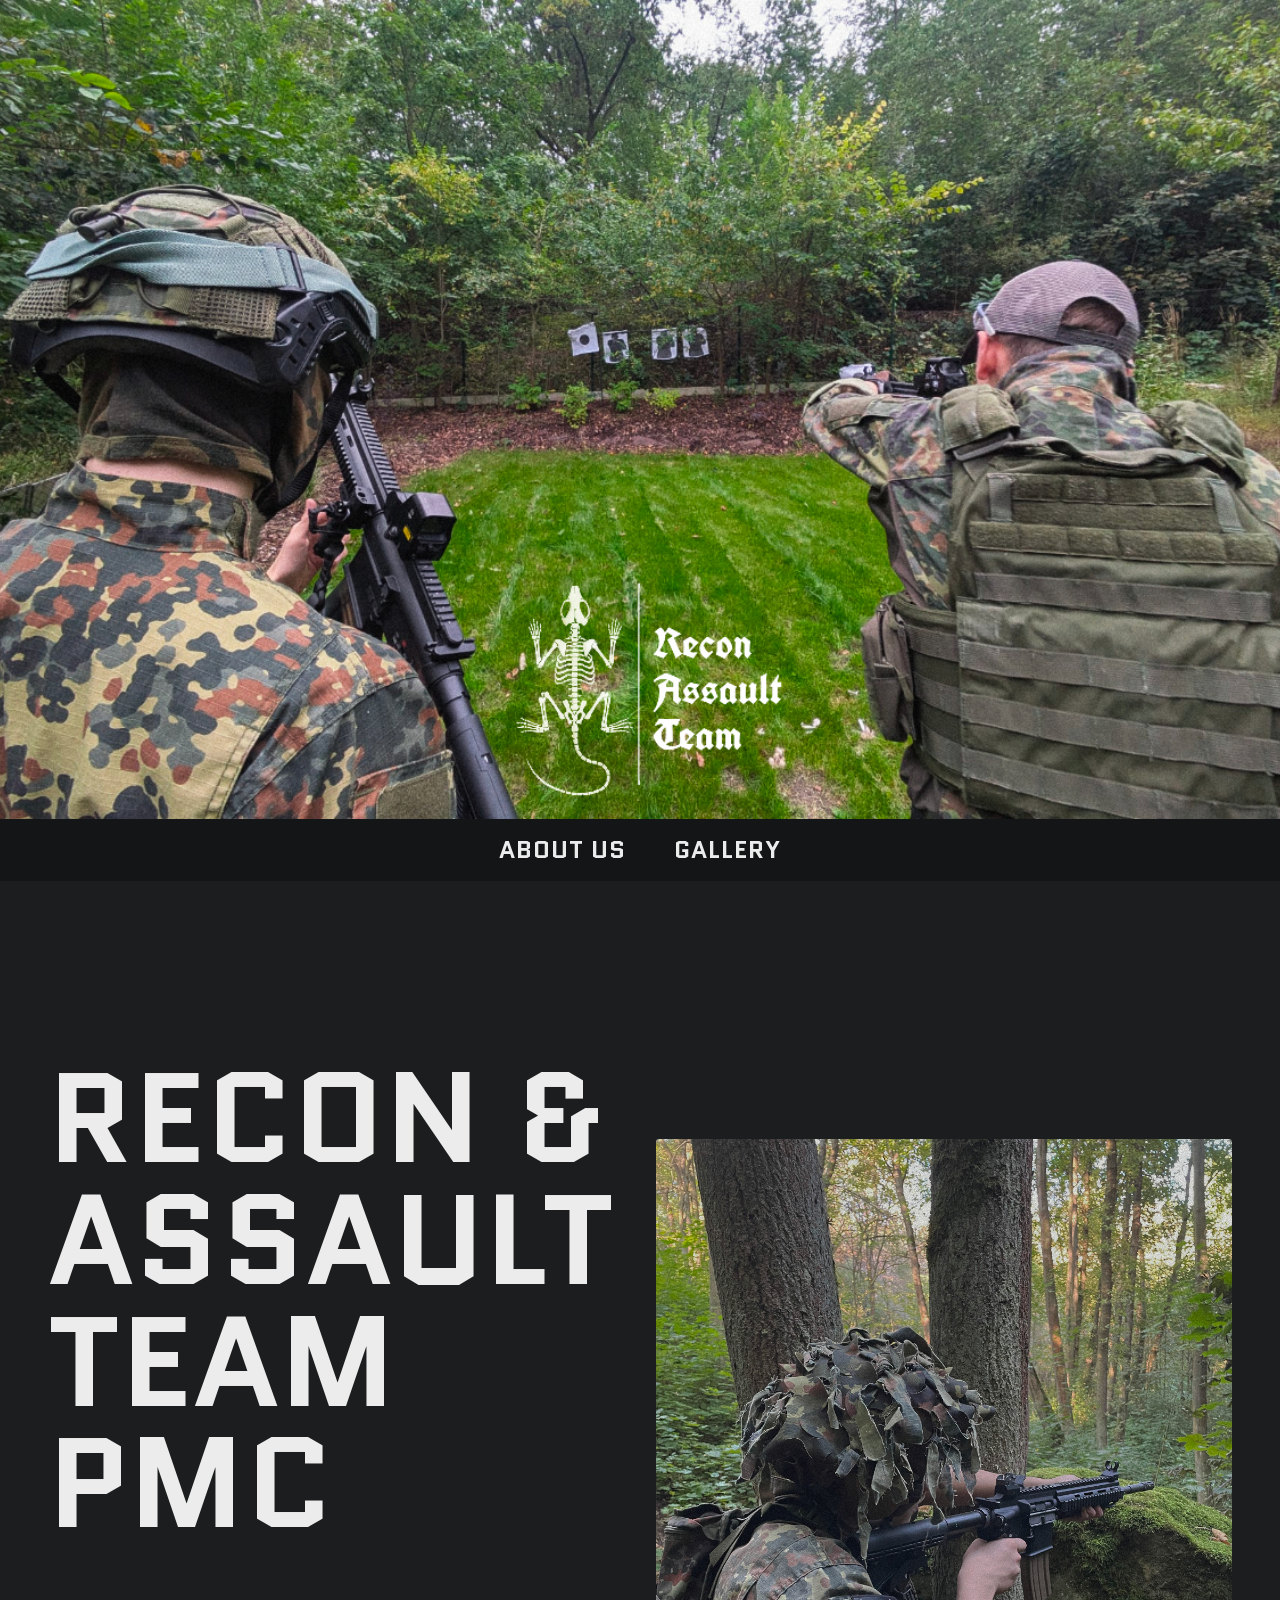
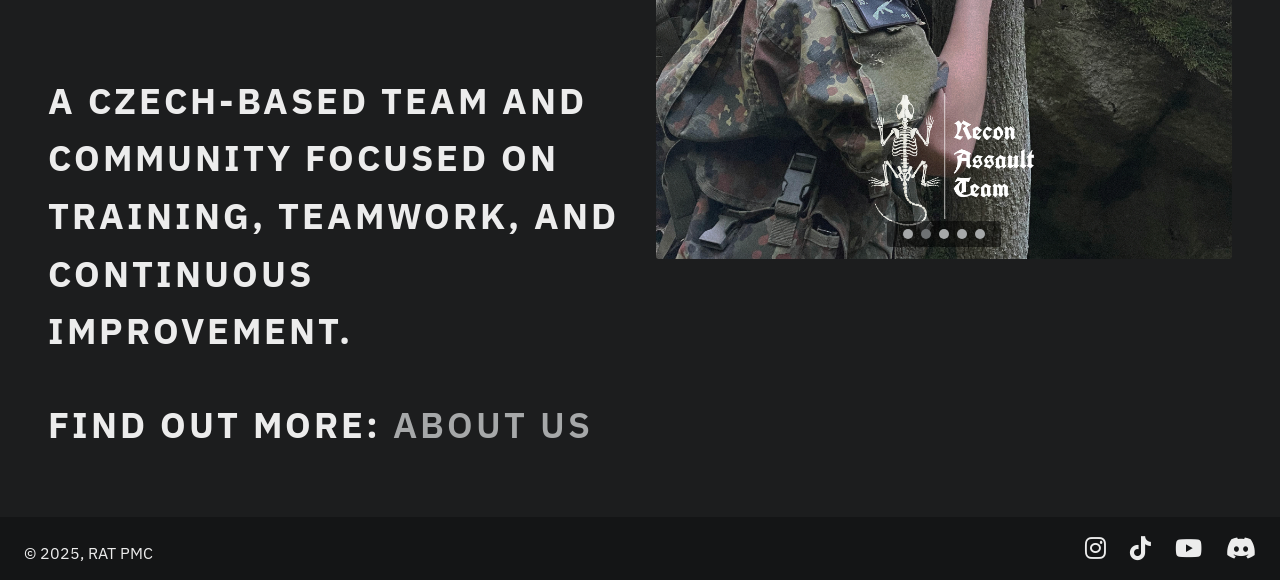
==== index.html @ a6b4a122 "Stage 0-1 page design improovements" ====
<!DOCTYPE html>
<html lang="en">
<head>
    <meta charset="UTF-8">
    <meta name="viewport" content="width=device-width, initial-scale=1.0">
    <title>RAT PMC — Recon & Assault Team</title>
    <link rel="stylesheet" href="styles.css">
    <!-- Add Font Awesome -->
    <link rel="stylesheet" href="https://cdnjs.cloudflare.com/ajax/libs/font-awesome/6.0.0-beta3/css/all.min.css">
    <link rel="preconnect" href="https://fonts.gstatic.com" crossorigin>
    <link href="https://fonts.googleapis.com/css2?family=Quantico:wght@400;700&family=IBM+Plex+Sans:wght@400;500;600&family=IBM+Plex+Mono:wght@400;500&display=swap" rel="stylesheet">
</head>
<body class="home">
 <header>
   <div class="top-img">
     <img src="imgs/Us_Aim_back.jpg" alt="top-image">
   </div>
 </header>
 <nav>
   <ul class="top-bar">
     <!-- Left side links -->
     <li class="nav-link"><a href="about.html">About Us</a></li>
     <!-- Right side link -->
     <li class="nav-link"><a href="gallery.html">Gallery</a></li>
   </ul>
 </nav>
 <main>
  <section class="intro">
    <div class="intro-text">
<section class="intro-main">
  <h1>Recon & Assault Team PMC</h1>
  <p>A Czech-based team and community focused on training, teamwork, and continuous improvement.</p>
  <p>Find out more: <a href="about.html" class="nav-link">About Us</a></p>
</section>

    </div>
    <div class="intro-slideshow">
      <img src="imgs/ME_CLIFF_LOOK.jpg" alt="Profile Picture 1" class="slide">
      <img src="imgs/SEBA_AIM_BACK.jpg" alt="Profile Picture 2" class="slide">
      <img src="imgs/ME_CQB.jpg" alt="Profile Picture 3" class="slide">
      <img src="imgs/radon_popelka_stand_stay_lethal.jpg" alt="Profile Picture 4" class="slide">
      <img src="imgs/whitcher_quarry_stay_lethal_fix.jpg" alt="Profile Picture 5" class="slide">
      <div class="intro-dots">
        <span class="dot" onclick="currentIntroSlide(0)"></span>
        <span class="dot" onclick="currentIntroSlide(1)"></span>
        <span class="dot" onclick="currentIntroSlide(2)"></span>
        <span class="dot" onclick="currentIntroSlide(3)"></span>
        <span class="dot" onclick="currentIntroSlide(4)"></span>
      </div>
    </div>
  </section>
 </main>
 <footer>
    <div class="footer-content">
        <div class="copyright">
          &copy; 2025, RAT PMC
        </div>
        <div class="social-media">
          <ul>
            <li><a href="https://www.instagram.com/rat.pmc/" target="_blank"><i class="fab fa-instagram"></i></a></li>
            <li><a href="https://www.tiktok.com/@rat_pmc" target="_blank"><i class="fab fa-tiktok"></i></a></li>
            <li><a href="https://www.youtube.com/@10_sof_brigade/shorts" target="_blank"><i class="fab fa-youtube"></i></a></li>
            <li><a href="https://discord.gg/fWstPdaszW" target="_blank"><i class="fab fa-discord"></i></a></li>
          </ul>
        </div>
      </div>
 </footer>
 <script>
  // Intro Slideshow
  let introSlideIndex = 0;
  
  function showIntroSlides(n) {
    let slides = document.querySelectorAll('.intro-slideshow .slide');
    let dots = document.querySelectorAll('.intro-dots .dot');
    
    if (n >= slides.length) { introSlideIndex = 0 }
    if (n < 0) { introSlideIndex = slides.length - 1 }
    
    slides.forEach((slide) => slide.style.display = "none");
    dots.forEach((dot) => dot.className = dot.className.replace(" active", ""));
    
    slides[introSlideIndex].style.display = "block";
    dots[introSlideIndex].className += " active";
  }
  
  function currentIntroSlide(n) {
    introSlideIndex = n;
    showIntroSlides(introSlideIndex);
  }
  
  function autoIntroSlides() {
    introSlideIndex++;
    showIntroSlides(introSlideIndex);
    setTimeout(autoIntroSlides, 5000); // Change image every 5 seconds
  }

  // Initial display
  showIntroSlides(introSlideIndex);
  autoIntroSlides();
  </script>
</body>
</html>
---- styles.css ----
/* ============================================================
   RAT PMC — stylesheet

     1  Tokens
     2  Base & reset
     3  Typography
     4  Navigation
     5  Footer
     6  Home — hero, intro, slideshow
     7  Sub-page shell (.page-content)
     8  Gallery
     9  About
    10  Utilities

   Fonts load via <link> in each page <head>:
   Quantico (display) · IBM Plex Sans (body) · IBM Plex Mono (labels)
   ============================================================ */


/* 1 — TOKENS ------------------------------------------------- */
:root {
  /* surfaces — charcoal, faint cool cast */
  --bg:        #1c1d1e;
  --bar:       #141516;
  --surface:   #242628;
  --surface-2: #2c2f31;
  --line:      #3a3d40;

  /* text ramp — no accent, contrast is carried here */
  --text:      #ececec;
  --text-dim:  #a6a8a9;
  --text-mute: #6e7173;
  --text-hi:   #ffffff;

  /* type roles */
  --ff-display: "Quantico", "Arial Narrow", system-ui, sans-serif;
  --ff-body:    "IBM Plex Sans", system-ui, -apple-system, "Segoe UI", sans-serif;
  --ff-mono:    "IBM Plex Mono", ui-monospace, "SFMono-Regular", monospace;

  --fs-h1: clamp(2rem, 4vw, 3rem);
  --fs-h2: clamp(1.7rem, 3.2vw, 2.4rem);
  --fs-h3: 1.0625rem;

  /* spacing ladder — 8-based */
  --s-1: 4px;  --s-2: 8px;  --s-3: 12px; --s-4: 16px; --s-5: 24px;
  --s-6: 32px; --s-7: 48px; --s-8: 64px; --s-9: 96px;

  --radius: 3px;
  --maxw-page: 1000px;
}


/* 2 — BASE & RESET ----------------------------------------- */
* { box-sizing: border-box; }

body {
  margin: 0;
  padding: 0;
  background: var(--bg);
  color: var(--text-dim);
  font-family: var(--ff-body);
  font-weight: 400;
  font-style: normal;
  line-height: 1.6;
  overflow-x: hidden; /* crutch — to be removed in the responsive pass */
  -webkit-font-smoothing: antialiased;
}

main { background: var(--bg); }

header {
  text-align: center;
  color: var(--text);
}

img { max-width: 100%; }


/* 3 — TYPOGRAPHY ------------------------------------------- */
h1, h2 {
  font-family: var(--ff-display);
  font-weight: 700;
  text-transform: uppercase;
  line-height: 0.95;
}

h1 {
  font-size: var(--fs-h1);
  letter-spacing: 0.01em;
}

h2 {
  font-size: var(--fs-h2);
  letter-spacing: 0.01em;
  text-align: center;
  max-width: 1280px;
  margin: 0 auto;
}

/* h3-level headings intentionally use the body sans at a heavy weight */
h3 {
  font-family: var(--ff-body);
  font-weight: 600;
  font-size: var(--fs-h3);
  color: var(--text);
  line-height: 1.3;
}

h2, h3 { margin-bottom: var(--s-3); }

p {
  line-height: 1.6;
  margin-bottom: var(--s-4);
}


/* 4 — NAVIGATION ----------------------------------------- */
nav ul {
  display: flex;
  justify-content: center;
  align-items: center;
  list-style: none;
  margin: 0;
  padding: var(--s-3) var(--s-5);
  background-color: var(--bar);
  gap: var(--s-7);
}

.top-bar {
  display: flex;
  align-items: center;
  justify-content: center;
  list-style: none;
  margin: 0;
  padding: var(--s-3) var(--s-5);
}

.nav-link {
  color: var(--text-dim);
  text-decoration: none;
  font-weight: 600;
}
.nav-link:hover {
  color: var(--text-mute);
  cursor: pointer;
}

.nav-link a {
  font-family: var(--ff-display);
  font-size: 1.5rem;
  font-weight: 700;
  letter-spacing: 1px;
  color: var(--text);
  text-decoration: none;
  text-transform: uppercase;
}
.nav-link a:hover { color: var(--text-dim); }


/* 5 — FOOTER --------------------------------------------- */
footer {
  background-color: var(--bar);
  padding: var(--s-3) var(--s-5);
  color: var(--text);
  display: flex;
  justify-content: space-between;
  align-items: center;
}

.footer-content {
  display: flex;
  justify-content: space-between;
  width: 100%;
}

footer .copyright {
  font-size: 1rem;
  margin-top: var(--s-3);
}

footer .social-media ul {
  list-style: none;
  padding: 0;
  margin: 0;
  display: flex;
  justify-content: flex-end;
  gap: var(--s-5);
}
footer .social-media ul li {
  display: inline;
  margin: 0;
}

footer .social-media ul li a {
  color: var(--text);
  font-size: 1.5rem;
  transition: color 0.3s ease;
}
footer .social-media ul li a:hover { color: var(--text-mute); }


/* 6 — HOME: hero, intro, slideshow ---------------------- */
.top-img {
  width: 100%;
  height: 91vh;
  overflow: hidden;
}
.top-img img {
  width: 100%;
  height: 100%;
  object-fit: cover;
  object-position: center;
  display: block;
}

.intro {
  display: flex;
  flex-direction: column;
  align-items: center;
  justify-content: space-between;
  text-align: left;
  gap: var(--s-6);
  padding: var(--s-7);
  background-color: var(--bg);
}
@media (min-width: 768px) {
  .intro { flex-direction: row; }
}

.intro-text {
  flex: 1;
  max-width: 1280px;
  margin: 0 auto;
  font-size: 5vw;
  font-weight: 700;
  line-height: 0.9;
  letter-spacing: 3px;
  text-transform: uppercase;
  color: var(--text-dim);
}
.intro-text h1 { font-size: clamp(4rem, 10vw, 8rem); }
.intro-text p  { font-size: clamp(1.5rem, 3vw, 2.25rem); }

.intro-main { color: var(--text); }

.intro-slideshow {
  flex: 1;
  max-width: 600px;
  height: auto;
  position: relative;
}
.intro-slideshow .slide {
  width: 100%;
  height: auto;
  object-fit: cover;
  object-position: center;
  border-radius: var(--radius);
  display: block;
}

.intro-dots {
  position: absolute;
  bottom: var(--s-3);
  left: 50%;
  transform: translateX(-50%);
  display: flex;
  justify-content: center;
  background-color: rgba(0, 0, 0, 0.5);
  padding: var(--s-2) var(--s-3);
  border-radius: var(--radius);
}
.intro-dots .dot {
  width: 10px;
  height: 10px;
  margin: 0 var(--s-1);
  background-color: var(--text-dim);
  border-radius: 50%;
  cursor: pointer;
  transition: background-color 0.3s;
}
.intro-dots .active,
.intro-dots .dot:hover { background-color: var(--text-mute); }

@media (max-width: 768px) {
  .intro { text-align: center; }
  .intro-text,
  .intro-slideshow { max-width: 90%; }
  .intro-slideshow { margin-top: var(--s-5); }
}


/* 7 — SUB-PAGE SHELL ----------------------------------- */
.page-content {
  max-width: var(--maxw-page);
  margin: 0 auto;
  padding: var(--s-7) var(--s-5);
  color: var(--text-dim);
  font-family: var(--ff-body);
}
.page-content h1,
.page-content h2 {
  text-align: center;
  margin-bottom: var(--s-5);
}


/* 8 — GALLERY ----------------------------------------- */
.gallery-grid {
  display: grid;
  grid-template-columns: repeat(3, 1fr);
  gap: var(--s-4);

  @media (max-width: 900px) {
    grid-template-columns: repeat(2, 1fr);
  }
  @media (max-width: 500px) {
    grid-template-columns: 1fr;
  }
}
.gallery-grid img {
  width: 100%;
  border-radius: var(--radius);
  object-fit: cover;
}

.gallery-year {
  font-size: 1.8rem;
  margin-top: var(--s-7);
}


/* 9 — ABOUT ------------------------------------------ */
.about-intro {
  text-align: center;
  margin-bottom: var(--s-8);
}

.about-brigade {
  text-align: center;
  padding: var(--s-8) var(--s-5);
  background: var(--surface);
  border: 1px solid var(--line);
  border-radius: var(--radius);
  margin: var(--s-6) 0;
}

.about-path {
  margin-bottom: var(--s-8);
  text-align: center;
}
.about-path .timeline {
  list-style: none;
  text-align: center;
  padding: 0;
}
.about-path .timeline li {
  margin: var(--s-3) 0;
  color: var(--text-dim);
}

.about-join {
  text-align: center;
  margin-top: var(--s-8);
}
.about-join .join-button {
  display: inline-block;
  margin-top: var(--s-4);
  padding: var(--s-3) var(--s-5);
  background-color: var(--surface-2);
  color: var(--text);
  text-decoration: none;
  border-radius: var(--radius);
  transition: 0.3s;
}
.about-join .join-button:hover {
  background-color: var(--surface);
  color: var(--text);
}

/* Detachment rows */
.detachment {
  display: flex;
  align-items: center;
  gap: var(--s-6);
  margin: var(--s-8) 0;
  flex-wrap: wrap;
  background: var(--surface);
  border: 1px solid var(--line);
  padding: var(--s-6);
  border-radius: var(--radius);
}
.detachment-text  { flex: 1; min-width: 250px; }
.detachment-image { flex: 1; min-width: 250px; }
.detachment-image img {
  width: 100%;
  height: auto;
  border-radius: var(--radius);
  object-fit: cover;
}

/* alternate the row direction — replaced by an explicit modifier in Stage 5 */
.detachment:nth-of-type(even) { flex-direction: row-reverse; }

@media (max-width: 768px) {
  .detachment,
  .detachment:nth-of-type(even) { flex-direction: column; }
}


/* 10 — UTILITIES ----------------------------------- */
:focus-visible {
  outline: 2px solid var(--text);
  outline-offset: 2px;
}

@media (prefers-reduced-motion: reduce) {
  *,
  *::before,
  *::after {
    animation-duration: 0.01ms !important;
    animation-iteration-count: 1 !important;
    transition-duration: 0.01ms !important;
    scroll-behavior: auto !important;
  }
}
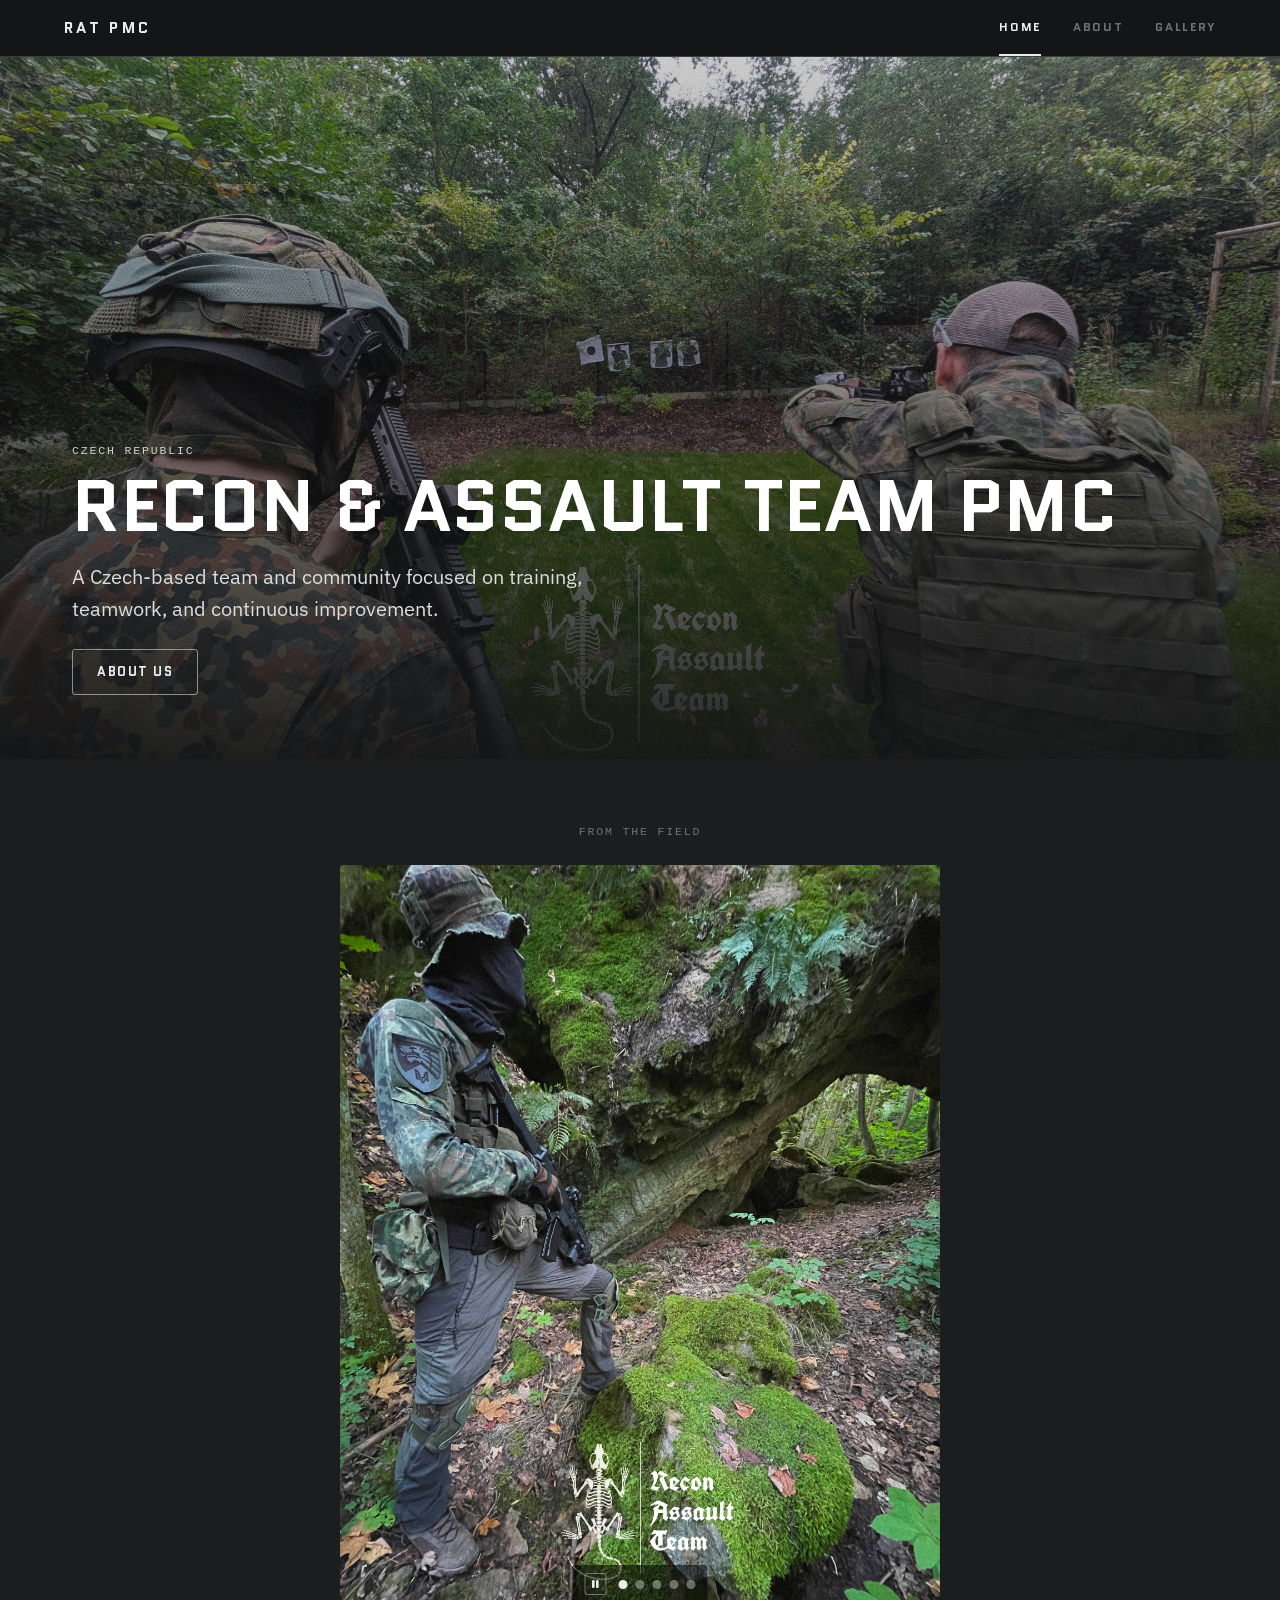
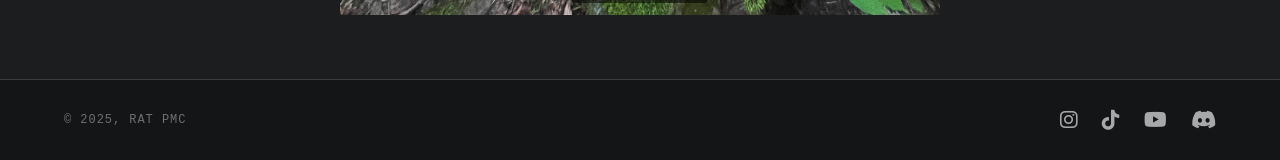
==== commit 29935e61: "stages 2-4 hero landing page redesign" ====
--- a/index.html
+++ b/index.html
@@ -11,92 +11,106 @@
     <link href="https://fonts.googleapis.com/css2?family=Quantico:wght@400;700&family=IBM+Plex+Sans:wght@400;500;600&family=IBM+Plex+Mono:wght@400;500&display=swap" rel="stylesheet">
 </head>
 <body class="home">
- <header>
-   <div class="top-img">
-     <img src="imgs/Us_Aim_back.jpg" alt="top-image">
+ <nav class="topbar" aria-label="Primary">
+   <div class="topbar__inner">
+     <a class="topbar__mark" href="index.html">RAT&nbsp;PMC</a>
+     <div class="topbar__links">
+       <a href="index.html" aria-current="page">Home</a>
+       <a href="about.html">About</a>
+       <a href="gallery.html">Gallery</a>
+     </div>
+   </div>
+ </nav>
+ <header class="hero">
+   <picture class="hero__media">
+     <source media="(max-width: 640px)" srcset="imgs/hero-portrait.jpg">
+     <img src="imgs/hero-wide.jpg" alt="Two RAT PMC members on a training range, treeline behind">
+   </picture>
+   <div class="hero__inner">
+     <p class="eyebrow">Czech Republic</p>
+     <h1>Recon &amp; Assault Team PMC</h1>
+     <p class="hero__lede">A Czech-based team and community focused on training, teamwork, and continuous improvement.</p>
+     <a class="btn" href="about.html">About Us</a>
    </div>
  </header>
- <nav>
-   <ul class="top-bar">
-     <!-- Left side links -->
-     <li class="nav-link"><a href="about.html">About Us</a></li>
-     <!-- Right side link -->
-     <li class="nav-link"><a href="gallery.html">Gallery</a></li>
-   </ul>
- </nav>
  <main>
-  <section class="intro">
-    <div class="intro-text">
-<section class="intro-main">
-  <h1>Recon & Assault Team PMC</h1>
-  <p>A Czech-based team and community focused on training, teamwork, and continuous improvement.</p>
-  <p>Find out more: <a href="about.html" class="nav-link">About Us</a></p>
-</section>
-
-    </div>
+  <section class="field">
+    <p class="eyebrow">From the field</p>
     <div class="intro-slideshow">
-      <img src="imgs/ME_CLIFF_LOOK.jpg" alt="Profile Picture 1" class="slide">
-      <img src="imgs/SEBA_AIM_BACK.jpg" alt="Profile Picture 2" class="slide">
-      <img src="imgs/ME_CQB.jpg" alt="Profile Picture 3" class="slide">
-      <img src="imgs/radon_popelka_stand_stay_lethal.jpg" alt="Profile Picture 4" class="slide">
-      <img src="imgs/whitcher_quarry_stay_lethal_fix.jpg" alt="Profile Picture 5" class="slide">
-      <div class="intro-dots">
-        <span class="dot" onclick="currentIntroSlide(0)"></span>
-        <span class="dot" onclick="currentIntroSlide(1)"></span>
-        <span class="dot" onclick="currentIntroSlide(2)"></span>
-        <span class="dot" onclick="currentIntroSlide(3)"></span>
-        <span class="dot" onclick="currentIntroSlide(4)"></span>
+      <img src="imgs/ME_CLIFF_LOOK.jpg" alt="" class="slide">
+      <img src="imgs/SEBA_AIM_BACK.jpg" alt="" class="slide">
+      <img src="imgs/ME_CQB.jpg" alt="" class="slide">
+      <img src="imgs/radon_popelka_stand_stay_lethal.jpg" alt="" class="slide">
+      <img src="imgs/whitcher_quarry_stay_lethal_fix.jpg" alt="" class="slide">
+      <div class="intro-controls">
+        <button type="button" class="intro-pause" aria-label="Pause slideshow" aria-pressed="false" onclick="toggleIntroPause()"><i class="fas fa-pause" aria-hidden="true"></i></button>
+        <div class="intro-dots" role="group" aria-label="Choose image">
+          <button type="button" class="dot" aria-label="Image 1" onclick="currentIntroSlide(0)"></button>
+          <button type="button" class="dot" aria-label="Image 2" onclick="currentIntroSlide(1)"></button>
+          <button type="button" class="dot" aria-label="Image 3" onclick="currentIntroSlide(2)"></button>
+          <button type="button" class="dot" aria-label="Image 4" onclick="currentIntroSlide(3)"></button>
+          <button type="button" class="dot" aria-label="Image 5" onclick="currentIntroSlide(4)"></button>
+        </div>
       </div>
     </div>
   </section>
  </main>
- <footer>
-    <div class="footer-content">
-        <div class="copyright">
-          &copy; 2025, RAT PMC
-        </div>
-        <div class="social-media">
-          <ul>
-            <li><a href="https://www.instagram.com/rat.pmc/" target="_blank"><i class="fab fa-instagram"></i></a></li>
-            <li><a href="https://www.tiktok.com/@rat_pmc" target="_blank"><i class="fab fa-tiktok"></i></a></li>
-            <li><a href="https://www.youtube.com/@10_sof_brigade/shorts" target="_blank"><i class="fab fa-youtube"></i></a></li>
-            <li><a href="https://discord.gg/fWstPdaszW" target="_blank"><i class="fab fa-discord"></i></a></li>
-          </ul>
-        </div>
-      </div>
+ <footer class="site-footer">
+   <div class="site-footer__inner">
+     <span class="site-footer__copy">&copy; 2025, RAT PMC</span>
+     <ul class="site-footer__social">
+       <li><a href="https://www.instagram.com/rat.pmc/" target="_blank" rel="noopener" aria-label="Instagram"><i class="fab fa-instagram"></i></a></li>
+       <li><a href="https://www.tiktok.com/@rat_pmc" target="_blank" rel="noopener" aria-label="TikTok"><i class="fab fa-tiktok"></i></a></li>
+       <li><a href="https://www.youtube.com/@10_sof_brigade/shorts" target="_blank" rel="noopener" aria-label="YouTube"><i class="fab fa-youtube"></i></a></li>
+       <li><a href="https://discord.gg/fWstPdaszW" target="_blank" rel="noopener" aria-label="Discord"><i class="fab fa-discord"></i></a></li>
+     </ul>
+   </div>
  </footer>
  <script>
-  // Intro Slideshow
-  let introSlideIndex = 0;
-  
+  // Intro slideshow --------------------------------------
+  var introSlideIndex = 0;
+  var introPaused = false;
+  var introReduceMotion = window.matchMedia('(prefers-reduced-motion: reduce)').matches;
+
   function showIntroSlides(n) {
-    let slides = document.querySelectorAll('.intro-slideshow .slide');
-    let dots = document.querySelectorAll('.intro-dots .dot');
-    
-    if (n >= slides.length) { introSlideIndex = 0 }
-    if (n < 0) { introSlideIndex = slides.length - 1 }
-    
-    slides.forEach((slide) => slide.style.display = "none");
-    dots.forEach((dot) => dot.className = dot.className.replace(" active", ""));
-    
-    slides[introSlideIndex].style.display = "block";
-    dots[introSlideIndex].className += " active";
+    var slides = document.querySelectorAll('.intro-slideshow .slide');
+    var dots = document.querySelectorAll('.intro-dots .dot');
+    if (n >= slides.length) { introSlideIndex = 0; }
+    if (n < 0) { introSlideIndex = slides.length - 1; }
+    slides.forEach(function (s) { s.style.display = 'none'; });
+    dots.forEach(function (d) { d.classList.remove('active'); d.removeAttribute('aria-current'); });
+    slides[introSlideIndex].style.display = 'block';
+    if (dots[introSlideIndex]) {
+      dots[introSlideIndex].classList.add('active');
+      dots[introSlideIndex].setAttribute('aria-current', 'true');
+    }
   }
-  
+
   function currentIntroSlide(n) {
     introSlideIndex = n;
     showIntroSlides(introSlideIndex);
   }
-  
-  function autoIntroSlides() {
-    introSlideIndex++;
-    showIntroSlides(introSlideIndex);
-    setTimeout(autoIntroSlides, 5000); // Change image every 5 seconds
+
+  function toggleIntroPause() {
+    introPaused = !introPaused;
+    var btn = document.querySelector('.intro-pause');
+    btn.querySelector('i').className = introPaused ? 'fas fa-play' : 'fas fa-pause';
+    btn.setAttribute('aria-label', introPaused ? 'Play slideshow' : 'Pause slideshow');
+    btn.setAttribute('aria-pressed', String(introPaused));
   }
 
-  // Initial display
-  showIntroSlides(introSlideIndex);
-  autoIntroSlides();
+  showIntroSlides(0);
+
+  if (introReduceMotion) {
+    toggleIntroPause(); // start paused; button shows "Play"
+  } else {
+    setInterval(function () {
+      if (!introPaused) {
+        introSlideIndex++;
+        showIntroSlides(introSlideIndex);
+      }
+    }, 5000);
+  }
   </script>
 </body>
 </html>
--- a/styles.css
+++ b/styles.css
@@ -68,10 +68,7 @@
 
 main { background: var(--bg); }
 
-header {
-  text-align: center;
-  color: var(--text);
-}
+header { color: var(--text); }
 
 img { max-width: 100%; }
 
@@ -115,177 +112,264 @@
 
 
 /* 4 — NAVIGATION ----------------------------------------- */
-nav ul {
-  display: flex;
-  justify-content: center;
-  align-items: center;
+.topbar {
+  position: sticky;
+  top: 0;
+  z-index: 50;
+  background: var(--bar);
+  border-bottom: 1px solid var(--line);
+}
+.topbar__inner {
+  max-width: 1200px;
+  margin: 0 auto;
+  min-height: 56px;
+  padding: 0 var(--s-5);
+  display: flex;
+  align-items: center;
+  justify-content: space-between;
+  gap: var(--s-5);
+}
+.topbar__mark {
+  font-family: var(--ff-display);
+  font-weight: 700;
+  font-size: 0.95rem;
+  letter-spacing: 0.22em;
+  text-transform: uppercase;
+  color: var(--text);
+  text-decoration: none;
+  white-space: nowrap;
+}
+.topbar__links {
+  display: flex;
+  gap: var(--s-6);
+}
+.topbar__links a {
+  display: flex;
+  align-items: center;
+  min-height: 56px;
+  font-family: var(--ff-display);
+  font-weight: 700;
+  font-size: 0.74rem;
+  letter-spacing: 0.14em;
+  text-transform: uppercase;
+  color: var(--text-mute);
+  text-decoration: none;
+  border-bottom: 2px solid transparent;
+  transition: color 0.16s ease;
+}
+.topbar__links a:hover { color: var(--text-dim); }
+.topbar__links a[aria-current="page"] {
+  color: var(--text);
+  border-bottom-color: var(--text);
+}
+
+@media (max-width: 480px) {
+  .topbar__inner { padding: 0 var(--s-4); gap: var(--s-4); }
+  .topbar__links { gap: var(--s-4); }
+  .topbar__links a { font-size: 0.68rem; letter-spacing: 0.1em; }
+  .topbar__mark  { font-size: 0.85rem; letter-spacing: 0.16em; }
+}
+
+/* Buttons ------------------------------------------------ */
+.btn {
+  display: inline-block;
+  font-family: var(--ff-display);
+  font-weight: 700;
+  font-size: 0.8rem;
+  letter-spacing: 0.12em;
+  text-transform: uppercase;
+  color: var(--text);
+  background: transparent;
+  border: 1px solid var(--line);
+  border-radius: var(--radius);
+  padding: var(--s-3) var(--s-5);
+  text-decoration: none;
+  cursor: pointer;
+  transition: background 0.16s ease, color 0.16s ease, border-color 0.16s ease;
+}
+.btn:hover,
+.btn:focus-visible {
+  background: var(--text);
+  color: var(--bg);
+  border-color: var(--text);
+}
+
+
+/* 5 — FOOTER --------------------------------------------- */
+.site-footer {
+  background: var(--bar);
+  border-top: 1px solid var(--line);
+}
+.site-footer__inner {
+  max-width: 1200px;
+  margin: 0 auto;
+  padding: var(--s-5);
+  display: flex;
+  align-items: center;
+  justify-content: space-between;
+  gap: var(--s-4);
+  flex-wrap: wrap;
+}
+.site-footer__copy {
+  font-family: var(--ff-mono);
+  font-size: 0.75rem;
+  letter-spacing: 0.08em;
+  text-transform: uppercase;
+  color: var(--text-mute);
+}
+.site-footer__social {
   list-style: none;
   margin: 0;
-  padding: var(--s-3) var(--s-5);
-  background-color: var(--bar);
-  gap: var(--s-7);
-}
-
-.top-bar {
-  display: flex;
-  align-items: center;
-  justify-content: center;
-  list-style: none;
-  margin: 0;
-  padding: var(--s-3) var(--s-5);
-}
-
-.nav-link {
+  padding: 0;
+  display: flex;
+  gap: var(--s-5);
+}
+.site-footer__social a {
   color: var(--text-dim);
-  text-decoration: none;
-  font-weight: 600;
-}
-.nav-link:hover {
-  color: var(--text-mute);
-  cursor: pointer;
-}
-
-.nav-link a {
-  font-family: var(--ff-display);
-  font-size: 1.5rem;
-  font-weight: 700;
-  letter-spacing: 1px;
-  color: var(--text);
-  text-decoration: none;
-  text-transform: uppercase;
-}
-.nav-link a:hover { color: var(--text-dim); }
-
-
-/* 5 — FOOTER --------------------------------------------- */
-footer {
-  background-color: var(--bar);
-  padding: var(--s-3) var(--s-5);
-  color: var(--text);
-  display: flex;
-  justify-content: space-between;
-  align-items: center;
-}
-
-.footer-content {
-  display: flex;
-  justify-content: space-between;
-  width: 100%;
-}
-
-footer .copyright {
-  font-size: 1rem;
-  margin-top: var(--s-3);
-}
-
-footer .social-media ul {
-  list-style: none;
-  padding: 0;
-  margin: 0;
-  display: flex;
-  justify-content: flex-end;
-  gap: var(--s-5);
-}
-footer .social-media ul li {
-  display: inline;
-  margin: 0;
-}
-
-footer .social-media ul li a {
-  color: var(--text);
-  font-size: 1.5rem;
-  transition: color 0.3s ease;
-}
-footer .social-media ul li a:hover { color: var(--text-mute); }
-
-
-/* 6 — HOME: hero, intro, slideshow ---------------------- */
-.top-img {
-  width: 100%;
-  height: 91vh;
+  font-size: 1.25rem;
+  transition: color 0.16s ease;
+}
+.site-footer__social a:hover { color: var(--text); }
+
+
+/* 6 — HOME: hero + field strip ------------------------- */
+.hero {
+  position: relative;
+  min-height: 560px;
+  min-height: clamp(440px, 78svh, 760px);
+  display: flex;
+  align-items: flex-end;
   overflow: hidden;
-}
-.top-img img {
+  background: var(--bar);
+}
+.hero__media img {
+  position: absolute;
+  inset: 0;
   width: 100%;
   height: 100%;
   object-fit: cover;
-  object-position: center;
+  object-position: center 30%;
   display: block;
-}
-
-.intro {
-  display: flex;
-  flex-direction: column;
-  align-items: center;
-  justify-content: space-between;
-  text-align: left;
-  gap: var(--s-6);
-  padding: var(--s-7);
-  background-color: var(--bg);
-}
-@media (min-width: 768px) {
-  .intro { flex-direction: row; }
-}
-
-.intro-text {
-  flex: 1;
-  max-width: 1280px;
-  margin: 0 auto;
-  font-size: 5vw;
-  font-weight: 700;
-  line-height: 0.9;
-  letter-spacing: 3px;
-  text-transform: uppercase;
-  color: var(--text-dim);
-}
-.intro-text h1 { font-size: clamp(4rem, 10vw, 8rem); }
-.intro-text p  { font-size: clamp(1.5rem, 3vw, 2.25rem); }
-
-.intro-main { color: var(--text); }
-
+  filter: saturate(0.8) brightness(0.92);
+}
+.hero::after {
+  content: "";
+  position: absolute;
+  inset: 0;
+  background: linear-gradient(
+    180deg,
+    rgba(20, 21, 22, 0.12) 0%,
+    rgba(20, 21, 22, 0.42) 48%,
+    rgba(20, 21, 22, 0.93) 100%
+  );
+}
+.hero__inner {
+  position: relative;
+  z-index: 1;
+  width: 100%;
+  max-width: 1200px;
+  margin: 0 auto;
+  padding: var(--s-8) var(--s-6);
+}
+.hero h1 {
+  color: var(--text-hi);
+  margin: var(--s-3) 0 var(--s-4);
+  font-size: clamp(2.4rem, 6vw, 4.5rem);
+}
+.hero__lede {
+  color: #dcdddd;
+  font-size: clamp(1rem, 2.2vw, 1.25rem);
+  max-width: 46ch;
+  margin-bottom: var(--s-5);
+}
+
+/* mono eyebrow label */
+.eyebrow {
+  font-family: var(--ff-mono);
+  font-size: 0.72rem;
+  font-weight: 500;
+  letter-spacing: 0.16em;
+  text-transform: uppercase;
+  color: var(--text-mute);
+  margin: 0;
+}
+.hero .eyebrow { color: #d0d1d1; }
+
+.hero .btn { border-color: rgba(236, 236, 236, 0.55); }
+.hero .btn:hover,
+.hero .btn:focus-visible {
+  background: var(--text);
+  color: #141516;
+  border-color: var(--text);
+}
+
+/* field strip — the slideshow */
+.field {
+  padding: var(--s-8) var(--s-5);
+  background: var(--bg);
+}
+.field .eyebrow {
+  text-align: center;
+  margin-bottom: var(--s-5);
+}
 .intro-slideshow {
-  flex: 1;
   max-width: 600px;
-  height: auto;
+  margin: 0 auto;
   position: relative;
 }
 .intro-slideshow .slide {
   width: 100%;
   height: auto;
-  object-fit: cover;
-  object-position: center;
-  border-radius: var(--radius);
-  display: block;
-}
-
+  border-radius: var(--radius);
+  display: none;
+}
+.intro-slideshow .slide:first-of-type { display: block; }
+.intro-controls {
+  position: absolute;
+  left: 50%;
+  bottom: var(--s-3);
+  transform: translateX(-50%);
+  display: flex;
+  align-items: center;
+  gap: var(--s-3);
+  padding: var(--s-2) var(--s-3);
+  background: rgba(0, 0, 0, 0.55);
+  border-radius: var(--radius);
+}
+.intro-pause {
+  display: inline-flex;
+  align-items: center;
+  justify-content: center;
+  width: 22px;
+  height: 22px;
+  padding: 0;
+  font-size: 0.66rem;
+  color: var(--text);
+  background: transparent;
+  border: 1px solid rgba(236, 236, 236, 0.4);
+  border-radius: var(--radius);
+  cursor: pointer;
+}
+.intro-pause:hover { border-color: var(--text); }
 .intro-dots {
-  position: absolute;
-  bottom: var(--s-3);
-  left: 50%;
-  transform: translateX(-50%);
-  display: flex;
-  justify-content: center;
-  background-color: rgba(0, 0, 0, 0.5);
-  padding: var(--s-2) var(--s-3);
-  border-radius: var(--radius);
+  display: flex;
+  gap: var(--s-2);
 }
 .intro-dots .dot {
-  width: 10px;
-  height: 10px;
-  margin: 0 var(--s-1);
-  background-color: var(--text-dim);
+  width: 9px;
+  height: 9px;
+  padding: 0;
+  border: 0;
   border-radius: 50%;
+  background: rgba(236, 236, 236, 0.4);
   cursor: pointer;
-  transition: background-color 0.3s;
-}
-.intro-dots .active,
-.intro-dots .dot:hover { background-color: var(--text-mute); }
+  transition: background 0.2s;
+}
+.intro-dots .dot:hover,
+.intro-dots .dot.active { background: var(--text); }
 
 @media (max-width: 768px) {
-  .intro { text-align: center; }
-  .intro-text,
-  .intro-slideshow { max-width: 90%; }
-  .intro-slideshow { margin-top: var(--s-5); }
+  .hero__inner { padding: var(--s-7) var(--s-5); }
 }
 
 
@@ -362,20 +446,7 @@
   text-align: center;
   margin-top: var(--s-8);
 }
-.about-join .join-button {
-  display: inline-block;
-  margin-top: var(--s-4);
-  padding: var(--s-3) var(--s-5);
-  background-color: var(--surface-2);
-  color: var(--text);
-  text-decoration: none;
-  border-radius: var(--radius);
-  transition: 0.3s;
-}
-.about-join .join-button:hover {
-  background-color: var(--surface);
-  color: var(--text);
-}
+.about-join .btn { margin-top: var(--s-4); }
 
 /* Detachment rows */
 .detachment {
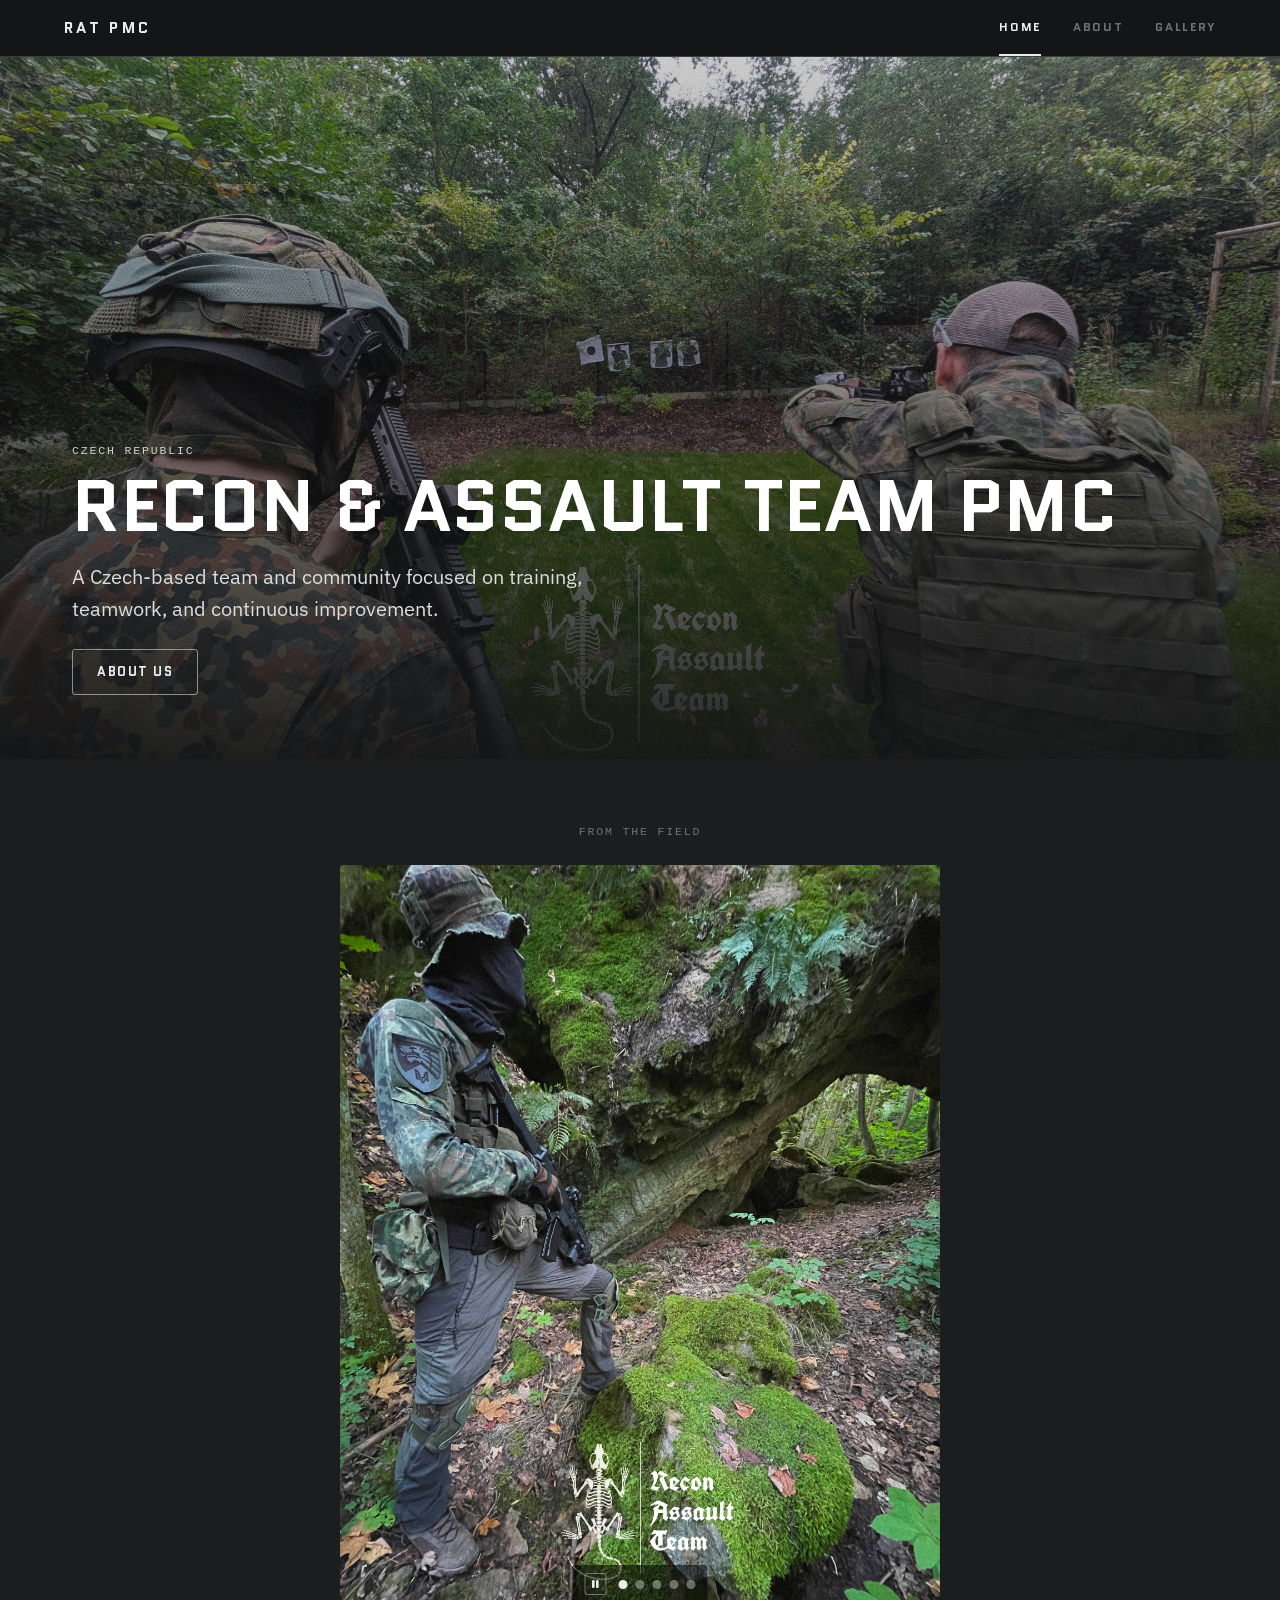
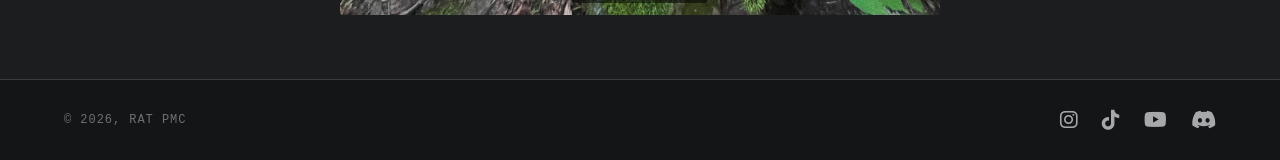
==== commit 66f1ed90: "stage 7 mobile layout + galery refinment and images sorting" ====
--- a/index.html
+++ b/index.html
@@ -37,11 +37,11 @@
   <section class="field">
     <p class="eyebrow">From the field</p>
     <div class="intro-slideshow">
-      <img src="imgs/ME_CLIFF_LOOK.jpg" alt="" class="slide">
+      <img src="imgs/2025/ME_CLIFF_LOOK.jpg" alt="" class="slide">
       <img src="imgs/SEBA_AIM_BACK.jpg" alt="" class="slide">
-      <img src="imgs/ME_CQB.jpg" alt="" class="slide">
-      <img src="imgs/radon_popelka_stand_stay_lethal.jpg" alt="" class="slide">
-      <img src="imgs/whitcher_quarry_stay_lethal_fix.jpg" alt="" class="slide">
+      <img src="imgs/2025/ME_CQB.jpg" alt="" class="slide">
+      <img src="imgs/2026/radon_popelka_stand_stay_lethal.jpg" alt="" class="slide">
+      <img src="imgs/2026/whitcher_quarry_stay_lethal_fix.jpg" alt="" class="slide">
       <div class="intro-controls">
         <button type="button" class="intro-pause" aria-label="Pause slideshow" aria-pressed="false" onclick="toggleIntroPause()"><i class="fas fa-pause" aria-hidden="true"></i></button>
         <div class="intro-dots" role="group" aria-label="Choose image">
@@ -57,7 +57,7 @@
  </main>
  <footer class="site-footer">
    <div class="site-footer__inner">
-     <span class="site-footer__copy">&copy; 2025, RAT PMC</span>
+     <span class="site-footer__copy">&copy; 2026, RAT PMC</span>
      <ul class="site-footer__social">
        <li><a href="https://www.instagram.com/rat.pmc/" target="_blank" rel="noopener" aria-label="Instagram"><i class="fab fa-instagram"></i></a></li>
        <li><a href="https://www.tiktok.com/@rat_pmc" target="_blank" rel="noopener" aria-label="TikTok"><i class="fab fa-tiktok"></i></a></li>
--- a/styles.css
+++ b/styles.css
@@ -47,6 +47,7 @@
 
   --radius: 3px;
   --maxw-page: 1000px;
+  --maxw-shell: 1200px; /* wide shell — topbar / footer / hero lockup */
 }
 
 
@@ -62,7 +63,6 @@
   font-weight: 400;
   font-style: normal;
   line-height: 1.6;
-  overflow-x: hidden; /* crutch — to be removed in the responsive pass */
   -webkit-font-smoothing: antialiased;
 }
 
@@ -70,7 +70,7 @@
 
 header { color: var(--text); }
 
-img { max-width: 100%; }
+img { max-width: 100%; height: auto; }
 
 
 /* 3 — TYPOGRAPHY ------------------------------------------- */
@@ -120,7 +120,7 @@
   border-bottom: 1px solid var(--line);
 }
 .topbar__inner {
-  max-width: 1200px;
+  max-width: var(--maxw-shell);
   margin: 0 auto;
   min-height: 56px;
   padding: 0 var(--s-5);
@@ -201,7 +201,7 @@
   border-top: 1px solid var(--line);
 }
 .site-footer__inner {
-  max-width: 1200px;
+  max-width: var(--maxw-shell);
   margin: 0 auto;
   padding: var(--s-5);
   display: flex;
@@ -267,7 +267,7 @@
   position: relative;
   z-index: 1;
   width: 100%;
-  max-width: 1200px;
+  max-width: var(--maxw-shell);
   margin: 0 auto;
   padding: var(--s-8) var(--s-6);
 }
@@ -381,101 +381,299 @@
   color: var(--text-dim);
   font-family: var(--ff-body);
 }
-.page-content h1,
-.page-content h2 {
-  text-align: center;
-  margin-bottom: var(--s-5);
-}
 
 
 /* 8 — GALLERY ----------------------------------------- */
+.gallery .page-head { margin-bottom: var(--s-6); }
+
+.gallery-filters {
+  display: flex;
+  flex-wrap: wrap;
+  gap: var(--s-2);
+  margin-bottom: var(--s-7);
+}
+.chip {
+  font-family: var(--ff-mono);
+  font-size: 0.7rem;
+  letter-spacing: 0.1em;
+  text-transform: uppercase;
+  color: var(--text-mute);
+  background: transparent;
+  border: 1px solid var(--line);
+  border-radius: var(--radius);
+  padding: 5px 12px;
+  cursor: pointer;
+  transition: color 0.15s, border-color 0.15s, background 0.15s;
+}
+.chip:hover { color: var(--text-dim); border-color: var(--text-mute); }
+.chip--on {
+  color: var(--bg);
+  background: var(--text);
+  border-color: var(--text);
+}
+
+.gallery-group { margin-bottom: var(--s-8); }
+.gallery-group[hidden] { display: none; }
+
+.gallery-year {
+  text-align: left;
+  font-size: 1.4rem;
+  margin: 0 0 var(--s-4);
+  padding-bottom: var(--s-3);
+  border-bottom: 1px solid var(--line);
+}
+
 .gallery-grid {
   display: grid;
-  grid-template-columns: repeat(3, 1fr);
+  grid-template-columns: repeat(auto-fill, minmax(clamp(190px, 30vw, 300px), 1fr));
+  grid-auto-flow: dense;
   gap: var(--s-4);
-
-  @media (max-width: 900px) {
-    grid-template-columns: repeat(2, 1fr);
-  }
-  @media (max-width: 500px) {
-    grid-template-columns: 1fr;
-  }
-}
-.gallery-grid img {
+}
+
+.tile {
+  display: block;
+  min-width: 0; /* let the grid item shrink below the image's intrinsic width */
+  padding: 0;
+  border: 0;
+  background: none;
+  text-align: left;
+  color: inherit;
+  font: inherit;
+  cursor: pointer;
+}
+.tile--featured { grid-column: span 2; }
+
+.tile__frame {
+  display: block;
+  aspect-ratio: 4 / 5;
+  overflow: hidden;
+  border: 1px solid var(--line);
+  border-radius: var(--radius);
+  background: var(--surface);
+}
+
+.tile__frame img {
   width: 100%;
-  border-radius: var(--radius);
+  height: 100%;
   object-fit: cover;
-}
-
-.gallery-year {
-  font-size: 1.8rem;
-  margin-top: var(--s-7);
+  object-position: center;
+  display: block;
+  filter: saturate(0.9);
+  transition: transform 0.35s ease, filter 0.35s ease;
+}
+.tile:hover .tile__frame img,
+.tile:focus-visible .tile__frame img {
+  transform: scale(1.03);
+  filter: saturate(1);
+}
+
+.tile__cap { display: block; padding-top: var(--s-2); }
+.tile__meta {
+  display: block;
+  font-family: var(--ff-mono);
+  font-size: 0.68rem;
+  letter-spacing: 0.08em;
+  text-transform: uppercase;
+  color: var(--text-mute);
+}
+.tile__title {
+  display: block;
+  font-size: 0.8125rem;
+  color: var(--text-dim);
+  margin-top: 2px;
+}
+
+.gallery-fallback { color: var(--text-mute); }
+
+/* Lightbox */
+.lightbox {
+  position: fixed;
+  inset: 0;
+  z-index: 100;
+  display: flex;
+  align-items: center;
+  justify-content: center;
+  padding: var(--s-6);
+  background: rgba(10, 10, 11, 0.94);
+}
+.lightbox[hidden] { display: none; }
+.lightbox__figure {
+  margin: 0;
+  display: flex;
+  flex-direction: column;
+  align-items: center;
+  gap: var(--s-3);
+  max-width: 92vw;
+}
+.lightbox__img {
+  max-width: 92vw;
+  max-height: 80vh;
+  object-fit: contain;
+  border-radius: var(--radius);
+}
+.lightbox__cap {
+  font-family: var(--ff-mono);
+  font-size: 0.72rem;
+  letter-spacing: 0.05em;
+  color: var(--text-dim);
+  text-align: center;
+  max-width: 60ch;
+}
+.lightbox__cap[hidden] { display: none; }
+.lightbox__counter {
+  position: absolute;
+  top: var(--s-5);
+  left: var(--s-5);
+  margin: 0;
+  font-family: var(--ff-mono);
+  font-size: 0.72rem;
+  letter-spacing: 0.1em;
+  color: var(--text-mute);
+}
+.lightbox__close,
+.lightbox__nav {
+  position: absolute;
+  display: flex;
+  align-items: center;
+  justify-content: center;
+  background: transparent;
+  border: 1px solid rgba(236, 236, 236, 0.3);
+  border-radius: var(--radius);
+  color: var(--text);
+  cursor: pointer;
+  transition: border-color 0.15s, background 0.15s;
+}
+.lightbox__close:hover,
+.lightbox__nav:hover {
+  border-color: var(--text);
+  background: rgba(236, 236, 236, 0.08);
+}
+.lightbox__close {
+  top: var(--s-5);
+  right: var(--s-5);
+  width: 40px;
+  height: 40px;
+  font-size: 1.5rem;
+  line-height: 1;
+}
+.lightbox__nav {
+  top: 50%;
+  transform: translateY(-50%);
+  width: 44px;
+  height: 64px;
+  font-size: 1.6rem;
+}
+.lightbox__nav--prev { left: var(--s-5); }
+.lightbox__nav--next { right: var(--s-5); }
+
+@media (max-width: 560px) {
+  .tile__meta { font-size: 0.64rem; }
+  .lightbox { padding: var(--s-3); }
+  .lightbox__nav { width: 36px; height: 52px; }
+  .lightbox__close { width: 36px; height: 36px; }
+  .tile--featured { grid-column: auto; } /* no wide tile on ~1-col layouts */
 }
 
 
 /* 9 — ABOUT ------------------------------------------ */
-.about-intro {
-  text-align: center;
-  margin-bottom: var(--s-8);
-}
-
-.about-brigade {
-  text-align: center;
-  padding: var(--s-8) var(--s-5);
-  background: var(--surface);
-  border: 1px solid var(--line);
-  border-radius: var(--radius);
-  margin: var(--s-6) 0;
-}
-
-.about-path {
-  margin-bottom: var(--s-8);
-  text-align: center;
-}
-.about-path .timeline {
-  list-style: none;
-  text-align: center;
-  padding: 0;
-}
-.about-path .timeline li {
-  margin: var(--s-3) 0;
+.page-head {
+  padding: var(--s-6) 0;
+  border-bottom: 1px solid var(--line);
+  margin-bottom: var(--s-7);
+}
+.page-head .eyebrow {
   color: var(--text-dim);
-}
-
-.about-join {
-  text-align: center;
-  margin-top: var(--s-8);
-}
-.about-join .btn { margin-top: var(--s-4); }
-
-/* Detachment rows */
+  margin-bottom: var(--s-4);
+}
+.page-head h1 {
+  text-align: left;
+  margin: 0 0 var(--s-4);
+  font-size: clamp(2rem, 5vw, 3.25rem);
+}
+.page-head__lede {
+  color: var(--text);
+  font-size: clamp(1rem, 2vw, 1.2rem);
+  max-width: 52ch;
+  margin: 0;
+}
+
+.prose {
+  max-width: 62ch;
+  margin: 0 0 var(--s-8);
+}
+
+/* Detachment rows — hairline separated, no box */
 .detachment {
   display: flex;
   align-items: center;
-  gap: var(--s-6);
-  margin: var(--s-8) 0;
+  gap: var(--s-7);
   flex-wrap: wrap;
-  background: var(--surface);
-  border: 1px solid var(--line);
-  padding: var(--s-6);
-  border-radius: var(--radius);
-}
-.detachment-text  { flex: 1; min-width: 250px; }
-.detachment-image { flex: 1; min-width: 250px; }
+  padding: var(--s-8) 0;
+  border-top: 1px solid var(--line);
+}
+.detachment--reverse { flex-direction: row-reverse; }
+.detachment-text  { flex: 1; min-width: 260px; }
+.detachment-image { flex: 1; min-width: 260px; }
 .detachment-image img {
   width: 100%;
   height: auto;
   border-radius: var(--radius);
   object-fit: cover;
 }
-
-/* alternate the row direction — replaced by an explicit modifier in Stage 5 */
-.detachment:nth-of-type(even) { flex-direction: row-reverse; }
+.detachment h3 { margin-bottom: var(--s-3); }
 
 @media (max-width: 768px) {
   .detachment,
-  .detachment:nth-of-type(even) { flex-direction: column; }
-}
+  .detachment--reverse { flex-direction: column; }
+}
+
+/* Our Path — mono dated timeline */
+.about-path {
+  border-top: 1px solid var(--line);
+  padding-top: var(--s-8);
+  margin-top: var(--s-8);
+}
+.about-path h2 { text-align: left; margin-bottom: var(--s-4); }
+.about-path > p { max-width: 62ch; }
+
+.timeline {
+  list-style: none;
+  padding: 0;
+  margin: var(--s-5) 0 0;
+  max-width: 44rem;
+}
+.timeline li {
+  display: grid;
+  grid-template-columns: 9rem 1fr;
+  gap: var(--s-4);
+  padding: var(--s-4) 0;
+  border-top: 1px solid var(--line);
+}
+.timeline li:first-child { border-top: 0; }
+.timeline strong {
+  font-family: var(--ff-mono);
+  font-weight: 500;
+  font-size: 0.78rem;
+  letter-spacing: 0.06em;
+  text-transform: uppercase;
+  color: var(--text-mute);
+  padding-top: 0.2em;
+}
+.timeline span { color: var(--text-dim); }
+
+@media (max-width: 480px) {
+  .timeline li { grid-template-columns: 1fr; gap: var(--s-1); }
+  .timeline strong { padding-top: 0; }
+}
+
+/* Join — hairline + centred CTA */
+.about-join {
+  border-top: 1px solid var(--line);
+  padding-top: var(--s-8);
+  margin-top: var(--s-8);
+  text-align: center;
+}
+.about-join .btn { margin-top: var(--s-4); }
 
 
 /* 10 — UTILITIES ----------------------------------- */
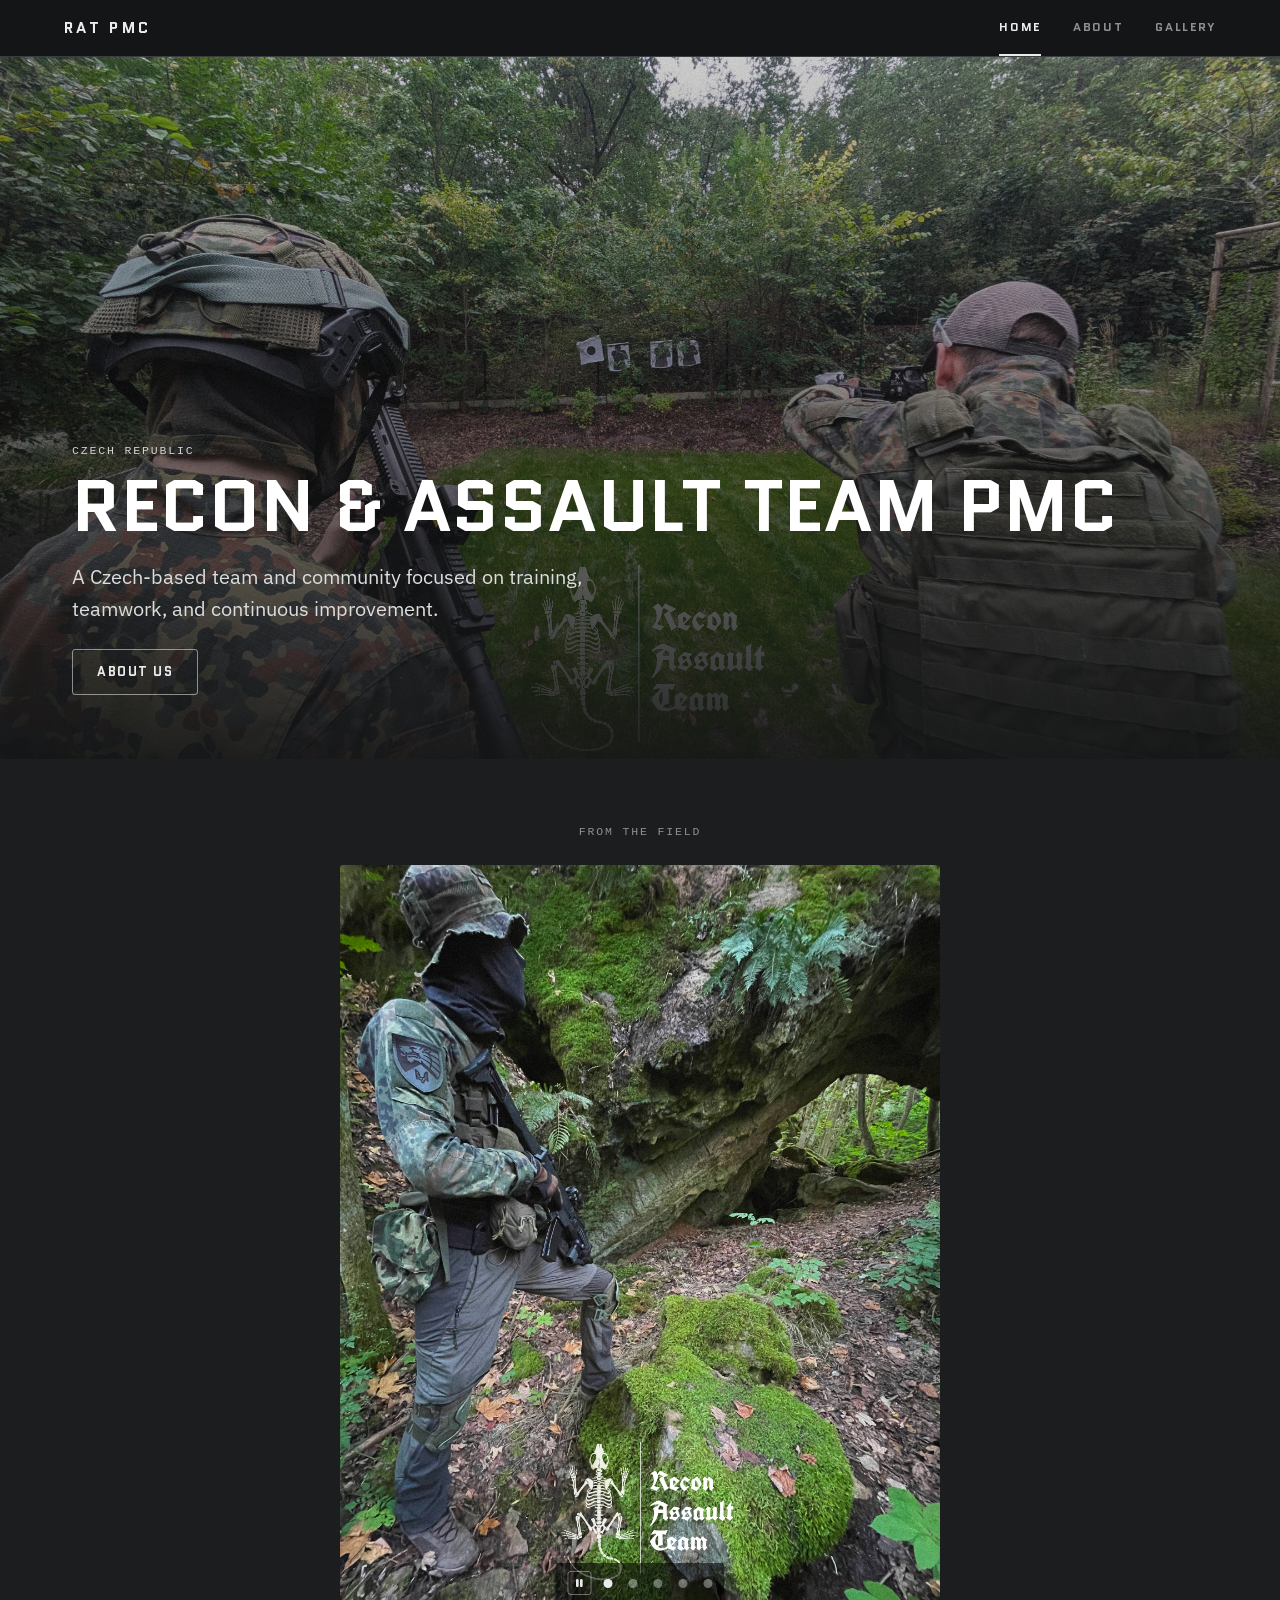
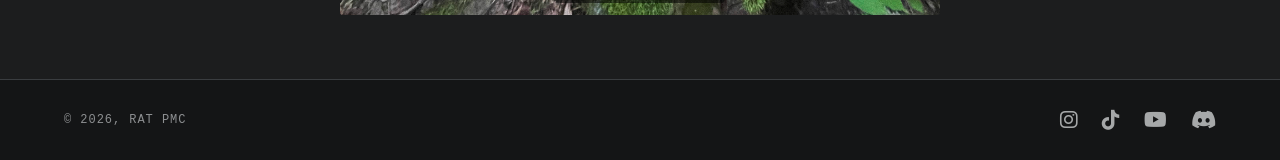
==== commit 66ca5314: "stage 8-9 minor improovements" ====
--- a/index.html
+++ b/index.html
@@ -11,6 +11,7 @@
     <link href="https://fonts.googleapis.com/css2?family=Quantico:wght@400;700&family=IBM+Plex+Sans:wght@400;500;600&family=IBM+Plex+Mono:wght@400;500&display=swap" rel="stylesheet">
 </head>
 <body class="home">
+ <a class="skip-link" href="#content">Skip to content</a>
  <nav class="topbar" aria-label="Primary">
    <div class="topbar__inner">
      <a class="topbar__mark" href="index.html">RAT&nbsp;PMC</a>
@@ -21,7 +22,7 @@
      </div>
    </div>
  </nav>
- <header class="hero">
+ <header class="hero" id="content" tabindex="-1">
    <picture class="hero__media">
      <source media="(max-width: 640px)" srcset="imgs/hero-portrait.jpg">
      <img src="imgs/hero-wide.jpg" alt="Two RAT PMC members on a training range, treeline behind">
@@ -34,14 +35,14 @@
    </div>
  </header>
  <main>
-  <section class="field">
-    <p class="eyebrow">From the field</p>
+  <section class="field" aria-labelledby="field-label">
+    <p class="eyebrow" id="field-label">From the field</p>
     <div class="intro-slideshow">
-      <img src="imgs/2025/ME_CLIFF_LOOK.jpg" alt="" class="slide">
-      <img src="imgs/SEBA_AIM_BACK.jpg" alt="" class="slide">
-      <img src="imgs/2025/ME_CQB.jpg" alt="" class="slide">
-      <img src="imgs/2026/radon_popelka_stand_stay_lethal.jpg" alt="" class="slide">
-      <img src="imgs/2026/whitcher_quarry_stay_lethal_fix.jpg" alt="" class="slide">
+      <img src="imgs/2025/ME_CLIFF_LOOK.jpg" alt="Operator in flecktarn moving past a moss-covered rock overhang in the forest" class="slide">
+      <img src="imgs/SEBA_AIM_BACK.jpg" alt="Operator in a leaf ghillie hood aiming a carbine past a boulder in sunlit woods" class="slide">
+      <img src="imgs/2025/ME_CQB.jpg" alt="Team member in a red flannel shirt shouldering a compact carbine on a garden deck" class="slide">
+      <img src="imgs/2026/radon_popelka_stand_stay_lethal.jpg" alt="Two operators standing in a field of pine saplings under an overcast sky" class="slide">
+      <img src="imgs/2026/whitcher_quarry_stay_lethal_fix.jpg" alt="Lone operator standing in a gravel quarry, treeline on the ridge behind" class="slide">
       <div class="intro-controls">
         <button type="button" class="intro-pause" aria-label="Pause slideshow" aria-pressed="false" onclick="toggleIntroPause()"><i class="fas fa-pause" aria-hidden="true"></i></button>
         <div class="intro-dots" role="group" aria-label="Choose image">
@@ -59,10 +60,10 @@
    <div class="site-footer__inner">
      <span class="site-footer__copy">&copy; 2026, RAT PMC</span>
      <ul class="site-footer__social">
-       <li><a href="https://www.instagram.com/rat.pmc/" target="_blank" rel="noopener" aria-label="Instagram"><i class="fab fa-instagram"></i></a></li>
-       <li><a href="https://www.tiktok.com/@rat_pmc" target="_blank" rel="noopener" aria-label="TikTok"><i class="fab fa-tiktok"></i></a></li>
-       <li><a href="https://www.youtube.com/@10_sof_brigade/shorts" target="_blank" rel="noopener" aria-label="YouTube"><i class="fab fa-youtube"></i></a></li>
-       <li><a href="https://discord.gg/fWstPdaszW" target="_blank" rel="noopener" aria-label="Discord"><i class="fab fa-discord"></i></a></li>
+       <li><a href="https://www.instagram.com/rat.pmc/" target="_blank" rel="noopener" aria-label="Instagram"><i class="fab fa-instagram" aria-hidden="true"></i></a></li>
+       <li><a href="https://www.tiktok.com/@rat_pmc" target="_blank" rel="noopener" aria-label="TikTok"><i class="fab fa-tiktok" aria-hidden="true"></i></a></li>
+       <li><a href="https://www.youtube.com/@10_sof_brigade/shorts" target="_blank" rel="noopener" aria-label="YouTube"><i class="fab fa-youtube" aria-hidden="true"></i></a></li>
+       <li><a href="https://discord.gg/fWstPdaszW" target="_blank" rel="noopener" aria-label="Discord"><i class="fab fa-discord" aria-hidden="true"></i></a></li>
      </ul>
    </div>
  </footer>
--- a/styles.css
+++ b/styles.css
@@ -29,7 +29,7 @@
   /* text ramp — no accent, contrast is carried here */
   --text:      #ececec;
   --text-dim:  #a6a8a9;
-  --text-mute: #6e7173;
+  --text-mute: #8d8f91; /* WCAG AA: 5.2:1 on --bg, 5.6:1 on --bar */
   --text-hi:   #ffffff;
 
   /* type roles */
@@ -340,8 +340,8 @@
   display: inline-flex;
   align-items: center;
   justify-content: center;
-  width: 22px;
-  height: 22px;
+  width: 24px;
+  height: 24px;
   padding: 0;
   font-size: 0.66rem;
   color: var(--text);
@@ -353,9 +353,10 @@
 .intro-pause:hover { border-color: var(--text); }
 .intro-dots {
   display: flex;
-  gap: var(--s-2);
+  gap: var(--s-4);
 }
 .intro-dots .dot {
+  position: relative;
   width: 9px;
   height: 9px;
   padding: 0;
@@ -364,6 +365,12 @@
   background: rgba(236, 236, 236, 0.4);
   cursor: pointer;
   transition: background 0.2s;
+}
+/* transparent hit area — ~25px target without changing the visible dot */
+.intro-dots .dot::before {
+  content: "";
+  position: absolute;
+  inset: -8px;
 }
 .intro-dots .dot:hover,
 .intro-dots .dot.active { background: var(--text); }
@@ -620,7 +627,18 @@
   border-radius: var(--radius);
   object-fit: cover;
 }
-.detachment h3 { margin-bottom: var(--s-3); }
+/* detachment headings are <h2> for a correct outline, styled at the h3 tier */
+.detachment h2 {
+  font-family: var(--ff-body);
+  font-weight: 600;
+  font-size: var(--fs-h3);
+  text-transform: none;
+  text-align: left;
+  letter-spacing: normal;
+  line-height: 1.3;
+  max-width: none;
+  margin: 0 0 var(--s-3);
+}
 
 @media (max-width: 768px) {
   .detachment,
@@ -681,6 +699,37 @@
   outline: 2px solid var(--text);
   outline-offset: 2px;
 }
+
+.visually-hidden {
+  position: absolute;
+  width: 1px;
+  height: 1px;
+  margin: -1px;
+  padding: 0;
+  overflow: hidden;
+  clip-path: inset(50%);
+  white-space: nowrap;
+  border: 0;
+}
+
+.skip-link {
+  position: absolute;
+  left: var(--s-4);
+  top: -3rem;
+  z-index: 200;
+  background: var(--bar);
+  color: var(--text);
+  font-family: var(--ff-display);
+  font-size: 0.8rem;
+  letter-spacing: 0.12em;
+  text-transform: uppercase;
+  text-decoration: none;
+  padding: var(--s-3) var(--s-4);
+  border: 1px solid var(--text);
+  border-radius: var(--radius);
+  transition: top 0.15s ease;
+}
+.skip-link:focus-visible { top: var(--s-4); }
 
 @media (prefers-reduced-motion: reduce) {
   *,
@@ -691,4 +740,6 @@
     transition-duration: 0.01ms !important;
     scroll-behavior: auto !important;
   }
-}
+  .tile:hover .tile__frame img,
+  .tile:focus-visible .tile__frame img { transform: none; }
+}
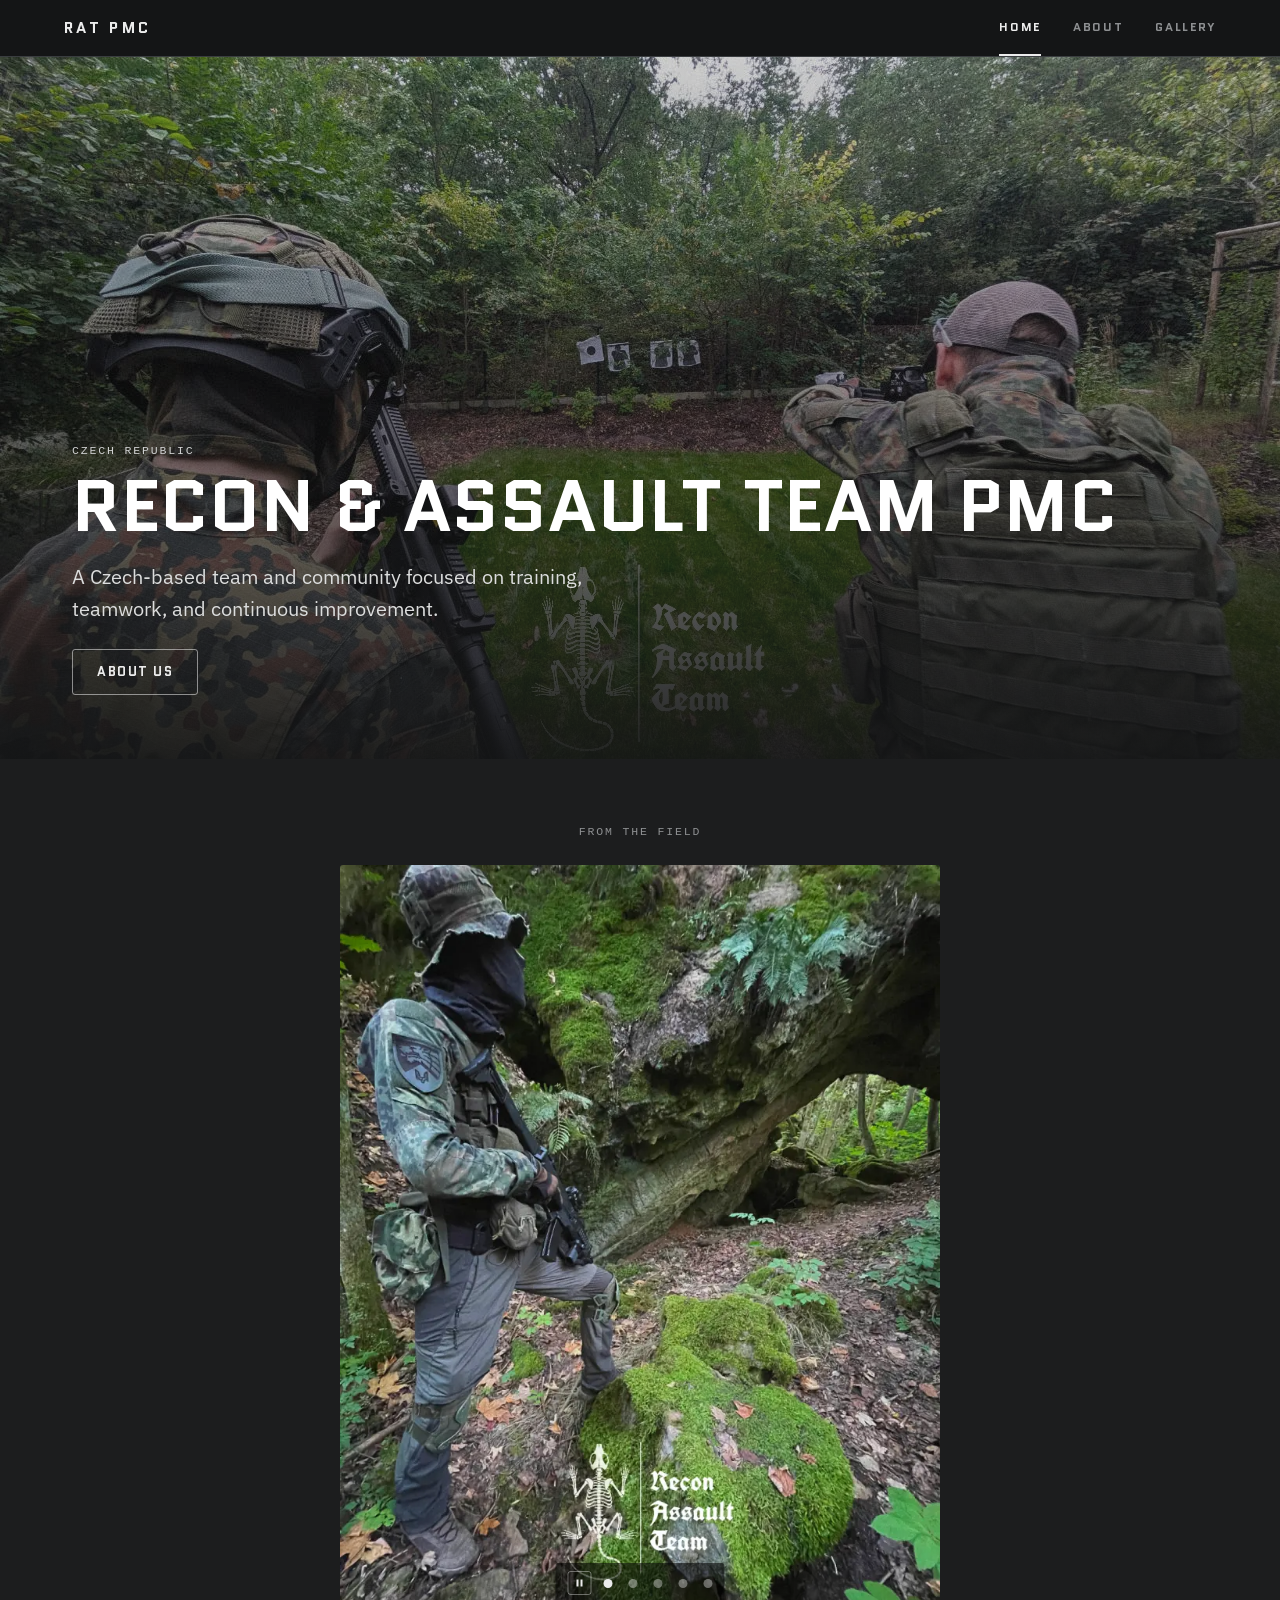
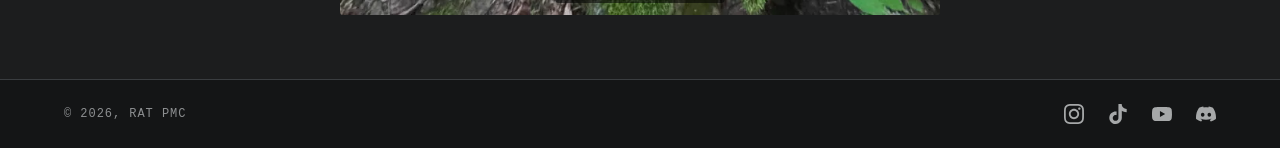
==== commit c16c2305: "stage 9: img optimisation" ====
--- a/index.html
+++ b/index.html
@@ -5,8 +5,6 @@
     <meta name="viewport" content="width=device-width, initial-scale=1.0">
     <title>RAT PMC — Recon & Assault Team</title>
     <link rel="stylesheet" href="styles.css">
-    <!-- Add Font Awesome -->
-    <link rel="stylesheet" href="https://cdnjs.cloudflare.com/ajax/libs/font-awesome/6.0.0-beta3/css/all.min.css">
     <link rel="preconnect" href="https://fonts.gstatic.com" crossorigin>
     <link href="https://fonts.googleapis.com/css2?family=Quantico:wght@400;700&family=IBM+Plex+Sans:wght@400;500;600&family=IBM+Plex+Mono:wght@400;500&display=swap" rel="stylesheet">
 </head>
@@ -24,8 +22,10 @@
  </nav>
  <header class="hero" id="content" tabindex="-1">
    <picture class="hero__media">
+     <source media="(max-width: 640px)" type="image/webp" srcset="imgs/hero-portrait.webp">
      <source media="(max-width: 640px)" srcset="imgs/hero-portrait.jpg">
-     <img src="imgs/hero-wide.jpg" alt="Two RAT PMC members on a training range, treeline behind">
+     <source type="image/webp" srcset="imgs/hero-wide.webp">
+     <img src="imgs/hero-wide.jpg" alt="Two RAT PMC members on a training range, treeline behind" fetchpriority="high">
    </picture>
    <div class="hero__inner">
      <p class="eyebrow">Czech Republic</p>
@@ -38,13 +38,28 @@
   <section class="field" aria-labelledby="field-label">
     <p class="eyebrow" id="field-label">From the field</p>
     <div class="intro-slideshow">
-      <img src="imgs/2025/ME_CLIFF_LOOK.jpg" alt="Operator in flecktarn moving past a moss-covered rock overhang in the forest" class="slide">
-      <img src="imgs/SEBA_AIM_BACK.jpg" alt="Operator in a leaf ghillie hood aiming a carbine past a boulder in sunlit woods" class="slide">
-      <img src="imgs/2025/ME_CQB.jpg" alt="Team member in a red flannel shirt shouldering a compact carbine on a garden deck" class="slide">
-      <img src="imgs/2026/radon_popelka_stand_stay_lethal.jpg" alt="Two operators standing in a field of pine saplings under an overcast sky" class="slide">
-      <img src="imgs/2026/whitcher_quarry_stay_lethal_fix.jpg" alt="Lone operator standing in a gravel quarry, treeline on the ridge behind" class="slide">
+      <picture class="slide">
+        <source type="image/webp" srcset="imgs/2025/ME_CLIFF_LOOK-512.webp 512w, imgs/2025/ME_CLIFF_LOOK-768.webp 768w, imgs/2025/ME_CLIFF_LOOK-1080.webp 1080w" sizes="(max-width: 640px) 92vw, 600px">
+        <img src="imgs/2025/ME_CLIFF_LOOK-1080.jpg" alt="Operator in flecktarn moving past a moss-covered rock overhang in the forest">
+      </picture>
+      <picture class="slide">
+        <source type="image/webp" srcset="imgs/SEBA_AIM_BACK-512.webp 512w, imgs/SEBA_AIM_BACK-768.webp 768w, imgs/SEBA_AIM_BACK-1080.webp 1080w" sizes="(max-width: 640px) 92vw, 600px">
+        <img src="imgs/SEBA_AIM_BACK-1080.jpg" alt="Operator in a leaf ghillie hood aiming a carbine past a boulder in sunlit woods">
+      </picture>
+      <picture class="slide">
+        <source type="image/webp" srcset="imgs/2025/ME_CQB-512.webp 512w, imgs/2025/ME_CQB-768.webp 768w, imgs/2025/ME_CQB-1080.webp 1080w" sizes="(max-width: 640px) 92vw, 600px">
+        <img src="imgs/2025/ME_CQB-1080.jpg" alt="Team member in a red flannel shirt shouldering a compact carbine on a garden deck">
+      </picture>
+      <picture class="slide">
+        <source type="image/webp" srcset="imgs/2026/radon_popelka_stand_stay_lethal-512.webp 512w, imgs/2026/radon_popelka_stand_stay_lethal-768.webp 768w, imgs/2026/radon_popelka_stand_stay_lethal-1080.webp 1080w" sizes="(max-width: 640px) 92vw, 600px">
+        <img src="imgs/2026/radon_popelka_stand_stay_lethal-1080.jpg" alt="Two operators standing in a field of pine saplings under an overcast sky">
+      </picture>
+      <picture class="slide">
+        <source type="image/webp" srcset="imgs/2026/whitcher_quarry_stay_lethal_fix-512.webp 512w, imgs/2026/whitcher_quarry_stay_lethal_fix-768.webp 768w, imgs/2026/whitcher_quarry_stay_lethal_fix-1080.webp 1080w" sizes="(max-width: 640px) 92vw, 600px">
+        <img src="imgs/2026/whitcher_quarry_stay_lethal_fix-1080.jpg" alt="Lone operator standing in a gravel quarry, treeline on the ridge behind">
+      </picture>
       <div class="intro-controls">
-        <button type="button" class="intro-pause" aria-label="Pause slideshow" aria-pressed="false" onclick="toggleIntroPause()"><i class="fas fa-pause" aria-hidden="true"></i></button>
+        <button type="button" class="intro-pause" aria-label="Pause slideshow" aria-pressed="false" onclick="toggleIntroPause()"><svg viewBox="0 0 24 24" aria-hidden="true"><path fill="currentColor" d="M6 5h4v14H6zm8 0h4v14h-4z"/></svg></button>
         <div class="intro-dots" role="group" aria-label="Choose image">
           <button type="button" class="dot" aria-label="Image 1" onclick="currentIntroSlide(0)"></button>
           <button type="button" class="dot" aria-label="Image 2" onclick="currentIntroSlide(1)"></button>
@@ -60,10 +75,10 @@
    <div class="site-footer__inner">
      <span class="site-footer__copy">&copy; 2026, RAT PMC</span>
      <ul class="site-footer__social">
-       <li><a href="https://www.instagram.com/rat.pmc/" target="_blank" rel="noopener" aria-label="Instagram"><i class="fab fa-instagram" aria-hidden="true"></i></a></li>
-       <li><a href="https://www.tiktok.com/@rat_pmc" target="_blank" rel="noopener" aria-label="TikTok"><i class="fab fa-tiktok" aria-hidden="true"></i></a></li>
-       <li><a href="https://www.youtube.com/@10_sof_brigade/shorts" target="_blank" rel="noopener" aria-label="YouTube"><i class="fab fa-youtube" aria-hidden="true"></i></a></li>
-       <li><a href="https://discord.gg/fWstPdaszW" target="_blank" rel="noopener" aria-label="Discord"><i class="fab fa-discord" aria-hidden="true"></i></a></li>
+       <li><a href="https://www.instagram.com/rat.pmc/" target="_blank" rel="noopener" aria-label="Instagram"><svg class="social-icon" viewBox="0 0 24 24" aria-hidden="true"><path fill="currentColor" d="M12 0C8.74 0 8.333.015 7.053.072 5.775.132 4.905.333 4.14.63c-.789.306-1.459.717-2.126 1.384S.935 3.35.63 4.14C.333 4.905.131 5.775.072 7.053.012 8.333 0 8.74 0 12s.015 3.667.072 4.947c.06 1.277.261 2.148.558 2.913.306.788.717 1.459 1.384 2.126.667.666 1.336 1.079 2.126 1.384.766.296 1.636.499 2.913.558C8.333 23.988 8.74 24 12 24s3.667-.015 4.947-.072c1.277-.06 2.148-.262 2.913-.558.788-.306 1.459-.718 2.126-1.384.666-.667 1.079-1.335 1.384-2.126.296-.765.499-1.636.558-2.913.06-1.28.072-1.687.072-4.947s-.015-3.667-.072-4.947c-.06-1.277-.262-2.149-.558-2.913-.306-.789-.718-1.459-1.384-2.126C21.319 1.347 20.651.935 19.86.63c-.765-.297-1.636-.499-2.913-.558C15.667.012 15.26 0 12 0zm0 2.16c3.203 0 3.585.016 4.85.071 1.17.055 1.805.249 2.227.415.562.217.96.477 1.382.896.419.42.679.819.896 1.381.164.422.36 1.057.413 2.227.057 1.266.07 1.646.07 4.85s-.015 3.585-.074 4.85c-.061 1.17-.256 1.805-.421 2.227-.224.562-.479.96-.899 1.382-.419.419-.824.679-1.38.896-.42.164-1.065.36-2.235.413-1.274.057-1.649.07-4.859.07-3.211 0-3.586-.015-4.859-.074-1.171-.061-1.816-.256-2.236-.421-.569-.224-.96-.479-1.379-.899-.421-.419-.69-.824-.9-1.38-.165-.42-.359-1.065-.42-2.235-.045-1.26-.061-1.649-.061-4.844 0-3.196.016-3.586.061-4.861.061-1.17.255-1.814.42-2.234.21-.57.479-.96.9-1.381.419-.419.81-.689 1.379-.898.42-.166 1.051-.361 2.221-.421 1.275-.045 1.65-.06 4.859-.06l.045.03zm0 3.678c-3.405 0-6.162 2.76-6.162 6.162 0 3.405 2.76 6.162 6.162 6.162 3.405 0 6.162-2.76 6.162-6.162 0-3.405-2.76-6.162-6.162-6.162zM12 16c-2.21 0-4-1.79-4-4s1.79-4 4-4 4 1.79 4 4-1.79 4-4 4zm7.846-10.405c0 .795-.646 1.44-1.44 1.44-.795 0-1.44-.646-1.44-1.44 0-.794.646-1.439 1.44-1.439.793-.001 1.44.645 1.44 1.439z"/></svg></a></li>
+       <li><a href="https://www.tiktok.com/@rat_pmc" target="_blank" rel="noopener" aria-label="TikTok"><svg class="social-icon" viewBox="0 0 24 24" aria-hidden="true"><path fill="currentColor" d="M12.525.02c1.31-.02 2.61-.01 3.91-.02.08 1.53.63 3.09 1.75 4.17 1.12 1.11 2.7 1.62 4.24 1.79v4.03c-1.44-.05-2.89-.35-4.2-.97-.57-.26-1.1-.59-1.62-.93-.01 2.92.01 5.84-.02 8.75-.08 1.4-.54 2.79-1.35 3.94-1.31 1.92-3.58 3.17-5.91 3.21-1.43.08-2.86-.31-4.08-1.03-2.02-1.19-3.44-3.37-3.65-5.71-.02-.5-.03-1-.01-1.49.18-1.9 1.12-3.72 2.58-4.96 1.66-1.44 3.98-2.13 6.15-1.72.02 1.48-.04 2.96-.04 4.44-.99-.32-2.15-.23-3.02.37-.63.41-1.11 1.04-1.36 1.75-.21.51-.15 1.07-.14 1.61.24 1.64 1.82 3.02 3.5 2.87 1.12-.01 2.19-.66 2.77-1.61.19-.33.4-.67.41-1.06.1-1.79.06-3.57.07-5.36.01-4.03-.01-8.05.02-12.07z"/></svg></a></li>
+       <li><a href="https://www.youtube.com/@10_sof_brigade/shorts" target="_blank" rel="noopener" aria-label="YouTube"><svg class="social-icon" viewBox="0 0 24 24" aria-hidden="true"><path fill="currentColor" d="M23.498 6.186a3.016 3.016 0 0 0-2.122-2.136C19.505 3.545 12 3.545 12 3.545s-7.505 0-9.377.505A3.017 3.017 0 0 0 .502 6.186C0 8.07 0 12 0 12s0 3.93.502 5.814a3.016 3.016 0 0 0 2.122 2.136c1.871.505 9.376.505 9.376.505s7.505 0 9.377-.505a3.015 3.015 0 0 0 2.122-2.136C24 15.93 24 12 24 12s0-3.93-.502-5.814zM9.545 15.568V8.432L15.818 12l-6.273 3.568z"/></svg></a></li>
+       <li><a href="https://discord.gg/fWstPdaszW" target="_blank" rel="noopener" aria-label="Discord"><svg class="social-icon" viewBox="0 0 24 24" aria-hidden="true"><path fill="currentColor" d="M20.317 4.3698a19.7913 19.7913 0 00-4.8851-1.5152.0741.0741 0 00-.0785.0371c-.211.3753-.4447.8648-.6083 1.2495-1.8447-.2762-3.68-.2762-5.4868 0-.1636-.3933-.4058-.8742-.6177-1.2495a.077.077 0 00-.0785-.037 19.7363 19.7363 0 00-4.8852 1.515.0699.0699 0 00-.0321.0277C.5334 9.0458-.319 13.5799.0992 18.0578a.0824.0824 0 00.0312.0561c2.0528 1.5076 4.0413 2.4228 5.9929 3.0294a.0777.0777 0 00.0842-.0276c.4616-.6304.8731-1.2952 1.226-1.9942a.076.076 0 00-.0416-.1057c-.6528-.2476-1.2743-.5495-1.8722-.8923a.077.077 0 01-.0076-.1277c.1258-.0943.2517-.1923.3718-.2914a.0743.0743 0 01.0776-.0105c3.9278 1.7933 8.18 1.7933 12.0614 0a.0739.0739 0 01.0785.0095c.1202.099.246.1981.3728.2924a.077.077 0 01-.0066.1276 12.2986 12.2986 0 01-1.873.8914.0766.0766 0 00-.0407.1067c.3604.698.7719 1.3628 1.225 1.9932a.076.076 0 00.0842.0286c1.961-.6067 3.9495-1.5219 6.0023-3.0294a.077.077 0 00.0313-.0552c.5004-5.177-.8382-9.6739-3.5485-13.6604a.061.061 0 00-.0312-.0286zM8.02 15.3312c-1.1825 0-2.1569-1.0857-2.1569-2.419 0-1.3332.9555-2.4189 2.157-2.4189 1.2108 0 2.1757 1.0952 2.1568 2.419 0 1.3332-.9555 2.4189-2.1569 2.4189zm7.9748 0c-1.1825 0-2.1569-1.0857-2.1569-2.419 0-1.3332.9554-2.4189 2.1569-2.4189 1.2108 0 2.1757 1.0952 2.1568 2.419 0 1.3332-.946 2.4189-2.1568 2.4189Z"/></svg></a></li>
      </ul>
    </div>
  </footer>
@@ -92,10 +107,13 @@
     showIntroSlides(introSlideIndex);
   }
 
+  var PAUSE_SVG = '<svg viewBox="0 0 24 24" aria-hidden="true"><path fill="currentColor" d="M6 5h4v14H6zm8 0h4v14h-4z"/></svg>';
+  var PLAY_SVG  = '<svg viewBox="0 0 24 24" aria-hidden="true"><path fill="currentColor" d="M8 5v14l11-7z"/></svg>';
+
   function toggleIntroPause() {
     introPaused = !introPaused;
     var btn = document.querySelector('.intro-pause');
-    btn.querySelector('i').className = introPaused ? 'fas fa-play' : 'fas fa-pause';
+    btn.innerHTML = introPaused ? PLAY_SVG : PAUSE_SVG;
     btn.setAttribute('aria-label', introPaused ? 'Play slideshow' : 'Pause slideshow');
     btn.setAttribute('aria-pressed', String(introPaused));
   }
--- a/styles.css
+++ b/styles.css
@@ -225,11 +225,17 @@
   gap: var(--s-5);
 }
 .site-footer__social a {
+  display: block;
   color: var(--text-dim);
-  font-size: 1.25rem;
   transition: color 0.16s ease;
 }
 .site-footer__social a:hover { color: var(--text); }
+.social-icon {
+  display: block;
+  width: 20px;
+  height: 20px;
+  fill: currentColor;
+}
 
 
 /* 6 — HOME: hero + field strip ------------------------- */
@@ -318,12 +324,16 @@
   position: relative;
 }
 .intro-slideshow .slide {
+  border-radius: var(--radius);
+  overflow: hidden;
+  display: none;
+}
+.intro-slideshow .slide:first-of-type { display: block; }
+.intro-slideshow .slide img {
+  display: block;
   width: 100%;
   height: auto;
-  border-radius: var(--radius);
-  display: none;
-}
-.intro-slideshow .slide:first-of-type { display: block; }
+}
 .intro-controls {
   position: absolute;
   left: 50%;
@@ -343,13 +353,13 @@
   width: 24px;
   height: 24px;
   padding: 0;
-  font-size: 0.66rem;
   color: var(--text);
   background: transparent;
   border: 1px solid rgba(236, 236, 236, 0.4);
   border-radius: var(--radius);
   cursor: pointer;
 }
+.intro-pause svg { display: block; width: 12px; height: 12px; }
 .intro-pause:hover { border-color: var(--text); }
 .intro-dots {
   display: flex;
@@ -459,6 +469,11 @@
   background: var(--surface);
 }
 
+.tile__frame picture {
+  display: block;
+  width: 100%;
+  height: 100%;
+}
 .tile__frame img {
   width: 100%;
   height: 100%;
@@ -621,6 +636,7 @@
 .detachment--reverse { flex-direction: row-reverse; }
 .detachment-text  { flex: 1; min-width: 260px; }
 .detachment-image { flex: 1; min-width: 260px; }
+.detachment-image picture { display: block; }
 .detachment-image img {
   width: 100%;
   height: auto;
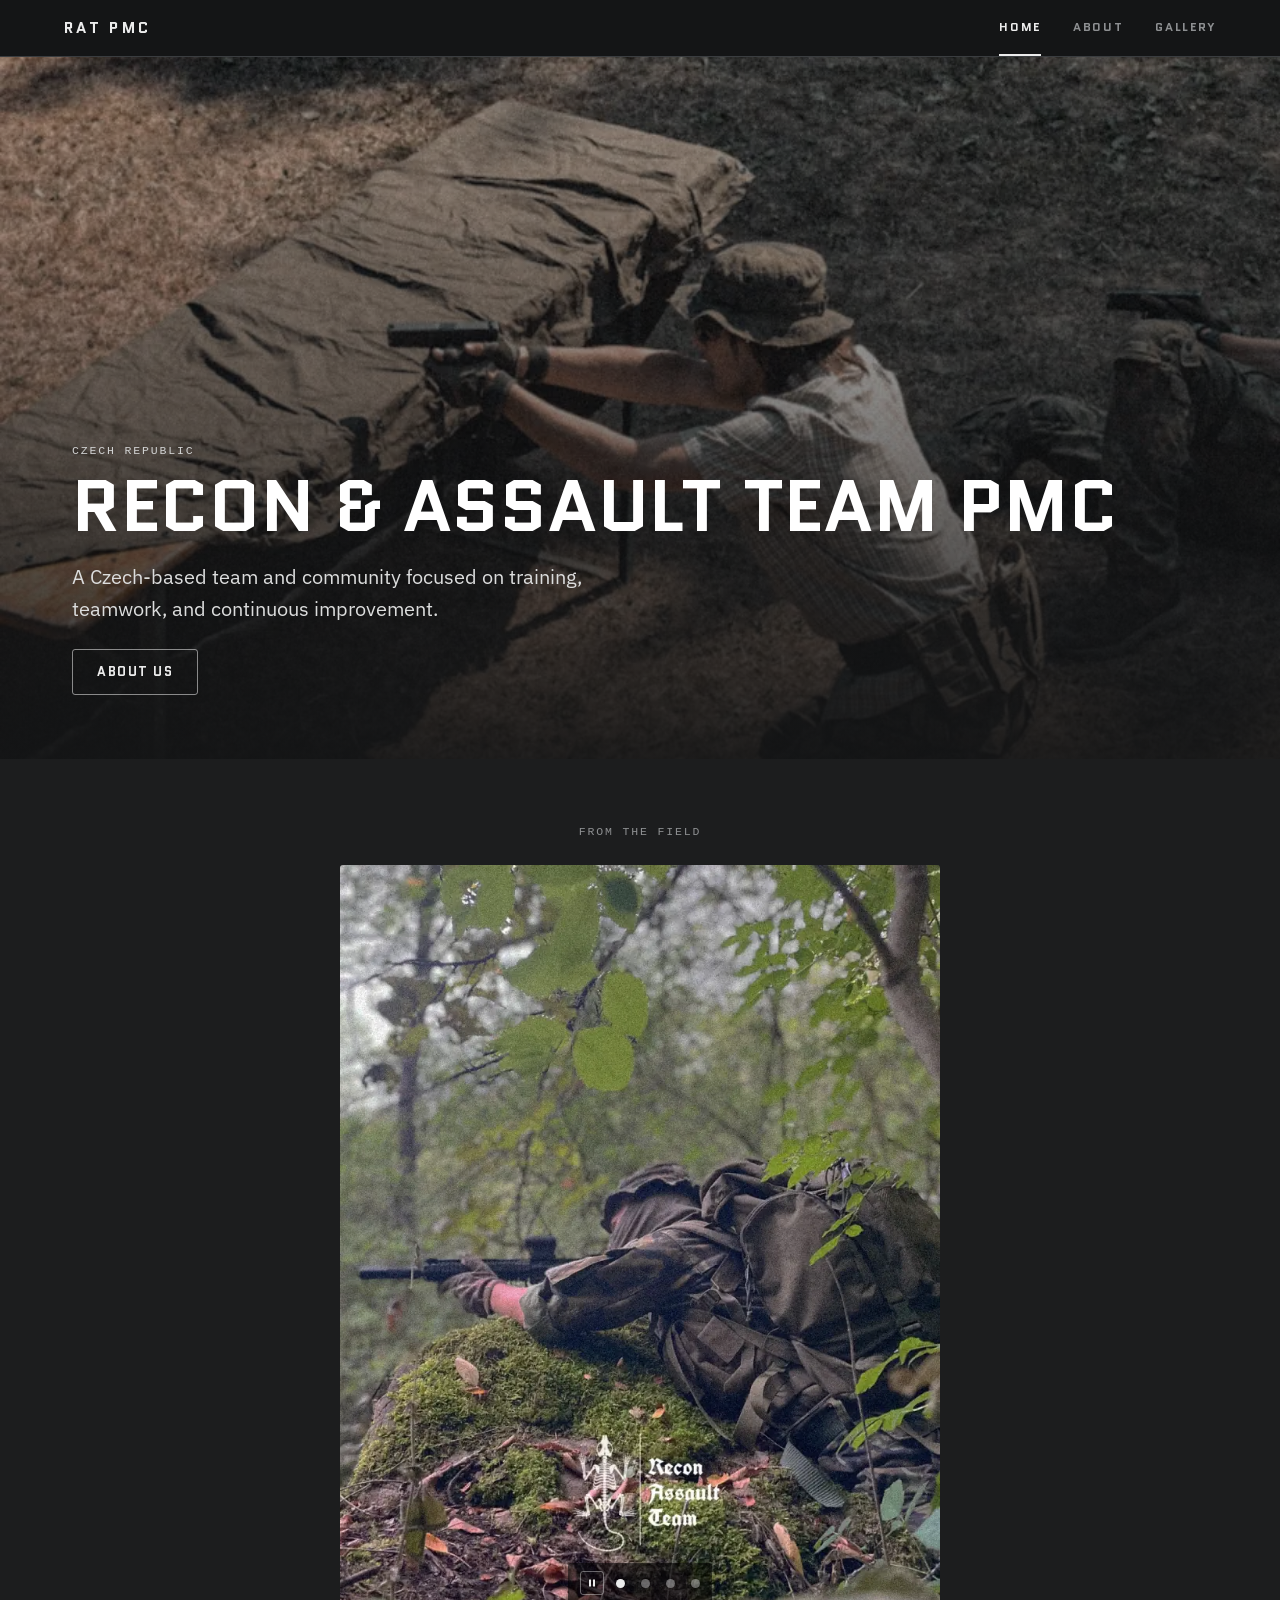
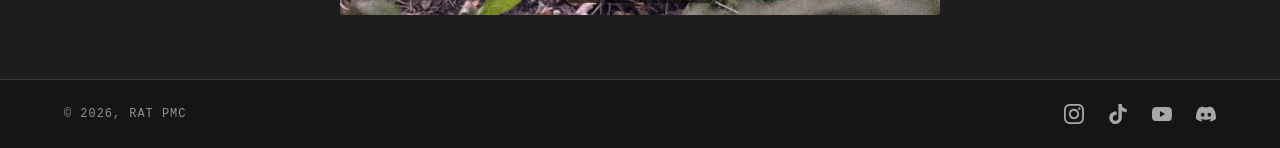
==== commit da279500: "Main page reworks" ====
--- a/index.html
+++ b/index.html
@@ -4,28 +4,41 @@
     <meta charset="UTF-8">
     <meta name="viewport" content="width=device-width, initial-scale=1.0">
     <title>RAT PMC — Recon & Assault Team</title>
+    <meta name="description" content="Recon & Assault Team PMC (RAT PMC) — a Czech-based airsoft and milsim team focused on training, teamwork, and continuous improvement.">
+    <meta name="theme-color" content="#1c1d1e">
+    <link rel="icon" href="favicon.svg" type="image/svg+xml">
+    <link rel="icon" href="favicon-32.png" sizes="32x32" type="image/png">
+    <link rel="apple-touch-icon" href="apple-touch-icon.png">
+    <!-- og:url + an absolute og:image are deploy-time TODOs (no domain yet) -->
+    <meta property="og:type" content="website">
+    <meta property="og:site_name" content="RAT PMC">
+    <meta property="og:title" content="RAT PMC — Recon & Assault Team">
+    <meta property="og:description" content="A Czech-based airsoft and milsim team focused on training, teamwork, and continuous improvement.">
+    <meta property="og:image" content="imgs/og-cover.jpg">
+    <meta name="twitter:card" content="summary_large_image">
     <link rel="stylesheet" href="styles.css">
     <link rel="preconnect" href="https://fonts.gstatic.com" crossorigin>
     <link href="https://fonts.googleapis.com/css2?family=Quantico:wght@400;700&family=IBM+Plex+Sans:wght@400;500;600&family=IBM+Plex+Mono:wght@400;500&display=swap" rel="stylesheet">
 </head>
 <body class="home">
- <a class="skip-link" href="#content">Skip to content</a>
- <nav class="topbar" aria-label="Primary">
-   <div class="topbar__inner">
-     <a class="topbar__mark" href="index.html">RAT&nbsp;PMC</a>
-     <div class="topbar__links">
-       <a href="index.html" aria-current="page">Home</a>
-       <a href="about.html">About</a>
-       <a href="gallery.html">Gallery</a>
-     </div>
-   </div>
- </nav>
+    <a class="skip-link" href="#content">Skip to content</a>
+    <!-- NAV BAR -->
+    <nav class="topbar" aria-label="Primary">
+      <div class="topbar__inner">
+        <a class="topbar__mark" href="index.html">RAT&nbsp;PMC</a>
+        <div class="topbar__links">
+          <a href="index.html" aria-current="page">Home</a>
+          <a href="about.html">About</a>
+          <a href="gallery.html">Gallery</a>
+        </div>
+      </div>
+    </nav>
  <header class="hero" id="content" tabindex="-1">
    <picture class="hero__media">
      <source media="(max-width: 640px)" type="image/webp" srcset="imgs/hero-portrait.webp">
      <source media="(max-width: 640px)" srcset="imgs/hero-portrait.jpg">
-     <source type="image/webp" srcset="imgs/hero-wide.webp">
-     <img src="imgs/hero-wide.jpg" alt="Two RAT PMC members on a training range, treeline behind" fetchpriority="high">
+     <source type="image/webp" srcset="imgs/hero-wide.webp 1280w, imgs/hero-wide-1920.webp 1920w, imgs/hero-wide-2560.webp 2560w" sizes="100vw">
+     <img src="imgs/hero-wide.jpg" alt="Two RAT PMC members running pistol drills on a dry field, seen from above" fetchpriority="high">
    </picture>
    <div class="hero__inner">
      <p class="eyebrow">Czech Republic</p>
@@ -39,24 +52,20 @@
     <p class="eyebrow" id="field-label">From the field</p>
     <div class="intro-slideshow">
       <picture class="slide">
-        <source type="image/webp" srcset="imgs/2025/ME_CLIFF_LOOK-512.webp 512w, imgs/2025/ME_CLIFF_LOOK-768.webp 768w, imgs/2025/ME_CLIFF_LOOK-1080.webp 1080w" sizes="(max-width: 640px) 92vw, 600px">
-        <img src="imgs/2025/ME_CLIFF_LOOK-1080.jpg" alt="Operator in flecktarn moving past a moss-covered rock overhang in the forest">
+        <source type="image/webp" srcset="imgs/2026/radar_prone_rock-512.webp 512w, imgs/2026/radar_prone_rock-768.webp 768w, imgs/2026/radar_prone_rock-1080.webp 1080w" sizes="(max-width: 640px) 92vw, 600px">
+        <img src="imgs/2026/radar_prone_rock-1080.jpg" alt="Operator prone on a moss-covered log, aiming a scoped rifle into misty woods">
       </picture>
       <picture class="slide">
-        <source type="image/webp" srcset="imgs/SEBA_AIM_BACK-512.webp 512w, imgs/SEBA_AIM_BACK-768.webp 768w, imgs/SEBA_AIM_BACK-1080.webp 1080w" sizes="(max-width: 640px) 92vw, 600px">
-        <img src="imgs/SEBA_AIM_BACK-1080.jpg" alt="Operator in a leaf ghillie hood aiming a carbine past a boulder in sunlit woods">
-      </picture>
-      <picture class="slide">
-        <source type="image/webp" srcset="imgs/2025/ME_CQB-512.webp 512w, imgs/2025/ME_CQB-768.webp 768w, imgs/2025/ME_CQB-1080.webp 1080w" sizes="(max-width: 640px) 92vw, 600px">
-        <img src="imgs/2025/ME_CQB-1080.jpg" alt="Team member in a red flannel shirt shouldering a compact carbine on a garden deck">
+        <source type="image/webp" srcset="imgs/2026/whitcher_quarry_stay_lethal_fix-512.webp 512w, imgs/2026/whitcher_quarry_stay_lethal_fix-768.webp 768w, imgs/2026/whitcher_quarry_stay_lethal_fix-1080.webp 1080w" sizes="(max-width: 640px) 92vw, 600px">
+        <img src="imgs/2026/whitcher_quarry_stay_lethal_fix-1080.jpg" alt="Lone operator standing in a gravel quarry under an overcast sky">
       </picture>
       <picture class="slide">
         <source type="image/webp" srcset="imgs/2026/radon_popelka_stand_stay_lethal-512.webp 512w, imgs/2026/radon_popelka_stand_stay_lethal-768.webp 768w, imgs/2026/radon_popelka_stand_stay_lethal-1080.webp 1080w" sizes="(max-width: 640px) 92vw, 600px">
-        <img src="imgs/2026/radon_popelka_stand_stay_lethal-1080.jpg" alt="Two operators standing in a field of pine saplings under an overcast sky">
+        <img src="imgs/2026/radon_popelka_stand_stay_lethal-1080.jpg" alt="Two operators standing in a field of young pine under overcast light">
       </picture>
       <picture class="slide">
-        <source type="image/webp" srcset="imgs/2026/whitcher_quarry_stay_lethal_fix-512.webp 512w, imgs/2026/whitcher_quarry_stay_lethal_fix-768.webp 768w, imgs/2026/whitcher_quarry_stay_lethal_fix-1080.webp 1080w" sizes="(max-width: 640px) 92vw, 600px">
-        <img src="imgs/2026/whitcher_quarry_stay_lethal_fix-1080.jpg" alt="Lone operator standing in a gravel quarry, treeline on the ridge behind">
+        <source type="image/webp" srcset="imgs/2026/me_cover_low_ready-512.webp 512w, imgs/2026/me_cover_low_ready-768.webp 768w, imgs/2026/me_cover_low_ready-1080.webp 1080w" sizes="(max-width: 640px) 92vw, 600px">
+        <img src="imgs/2026/me_cover_low_ready-1080.jpg" alt="Operator in flecktarn crouched by a tree in bare winter brush, weapon ready">
       </picture>
       <div class="intro-controls">
         <button type="button" class="intro-pause" aria-label="Pause slideshow" aria-pressed="false" onclick="toggleIntroPause()"><svg viewBox="0 0 24 24" aria-hidden="true"><path fill="currentColor" d="M6 5h4v14H6zm8 0h4v14h-4z"/></svg></button>
@@ -65,23 +74,23 @@
           <button type="button" class="dot" aria-label="Image 2" onclick="currentIntroSlide(1)"></button>
           <button type="button" class="dot" aria-label="Image 3" onclick="currentIntroSlide(2)"></button>
           <button type="button" class="dot" aria-label="Image 4" onclick="currentIntroSlide(3)"></button>
-          <button type="button" class="dot" aria-label="Image 5" onclick="currentIntroSlide(4)"></button>
         </div>
       </div>
     </div>
   </section>
  </main>
- <footer class="site-footer">
-   <div class="site-footer__inner">
-     <span class="site-footer__copy">&copy; 2026, RAT PMC</span>
-     <ul class="site-footer__social">
-       <li><a href="https://www.instagram.com/rat.pmc/" target="_blank" rel="noopener" aria-label="Instagram"><svg class="social-icon" viewBox="0 0 24 24" aria-hidden="true"><path fill="currentColor" d="M12 0C8.74 0 8.333.015 7.053.072 5.775.132 4.905.333 4.14.63c-.789.306-1.459.717-2.126 1.384S.935 3.35.63 4.14C.333 4.905.131 5.775.072 7.053.012 8.333 0 8.74 0 12s.015 3.667.072 4.947c.06 1.277.261 2.148.558 2.913.306.788.717 1.459 1.384 2.126.667.666 1.336 1.079 2.126 1.384.766.296 1.636.499 2.913.558C8.333 23.988 8.74 24 12 24s3.667-.015 4.947-.072c1.277-.06 2.148-.262 2.913-.558.788-.306 1.459-.718 2.126-1.384.666-.667 1.079-1.335 1.384-2.126.296-.765.499-1.636.558-2.913.06-1.28.072-1.687.072-4.947s-.015-3.667-.072-4.947c-.06-1.277-.262-2.149-.558-2.913-.306-.789-.718-1.459-1.384-2.126C21.319 1.347 20.651.935 19.86.63c-.765-.297-1.636-.499-2.913-.558C15.667.012 15.26 0 12 0zm0 2.16c3.203 0 3.585.016 4.85.071 1.17.055 1.805.249 2.227.415.562.217.96.477 1.382.896.419.42.679.819.896 1.381.164.422.36 1.057.413 2.227.057 1.266.07 1.646.07 4.85s-.015 3.585-.074 4.85c-.061 1.17-.256 1.805-.421 2.227-.224.562-.479.96-.899 1.382-.419.419-.824.679-1.38.896-.42.164-1.065.36-2.235.413-1.274.057-1.649.07-4.859.07-3.211 0-3.586-.015-4.859-.074-1.171-.061-1.816-.256-2.236-.421-.569-.224-.96-.479-1.379-.899-.421-.419-.69-.824-.9-1.38-.165-.42-.359-1.065-.42-2.235-.045-1.26-.061-1.649-.061-4.844 0-3.196.016-3.586.061-4.861.061-1.17.255-1.814.42-2.234.21-.57.479-.96.9-1.381.419-.419.81-.689 1.379-.898.42-.166 1.051-.361 2.221-.421 1.275-.045 1.65-.06 4.859-.06l.045.03zm0 3.678c-3.405 0-6.162 2.76-6.162 6.162 0 3.405 2.76 6.162 6.162 6.162 3.405 0 6.162-2.76 6.162-6.162 0-3.405-2.76-6.162-6.162-6.162zM12 16c-2.21 0-4-1.79-4-4s1.79-4 4-4 4 1.79 4 4-1.79 4-4 4zm7.846-10.405c0 .795-.646 1.44-1.44 1.44-.795 0-1.44-.646-1.44-1.44 0-.794.646-1.439 1.44-1.439.793-.001 1.44.645 1.44 1.439z"/></svg></a></li>
-       <li><a href="https://www.tiktok.com/@rat_pmc" target="_blank" rel="noopener" aria-label="TikTok"><svg class="social-icon" viewBox="0 0 24 24" aria-hidden="true"><path fill="currentColor" d="M12.525.02c1.31-.02 2.61-.01 3.91-.02.08 1.53.63 3.09 1.75 4.17 1.12 1.11 2.7 1.62 4.24 1.79v4.03c-1.44-.05-2.89-.35-4.2-.97-.57-.26-1.1-.59-1.62-.93-.01 2.92.01 5.84-.02 8.75-.08 1.4-.54 2.79-1.35 3.94-1.31 1.92-3.58 3.17-5.91 3.21-1.43.08-2.86-.31-4.08-1.03-2.02-1.19-3.44-3.37-3.65-5.71-.02-.5-.03-1-.01-1.49.18-1.9 1.12-3.72 2.58-4.96 1.66-1.44 3.98-2.13 6.15-1.72.02 1.48-.04 2.96-.04 4.44-.99-.32-2.15-.23-3.02.37-.63.41-1.11 1.04-1.36 1.75-.21.51-.15 1.07-.14 1.61.24 1.64 1.82 3.02 3.5 2.87 1.12-.01 2.19-.66 2.77-1.61.19-.33.4-.67.41-1.06.1-1.79.06-3.57.07-5.36.01-4.03-.01-8.05.02-12.07z"/></svg></a></li>
-       <li><a href="https://www.youtube.com/@10_sof_brigade/shorts" target="_blank" rel="noopener" aria-label="YouTube"><svg class="social-icon" viewBox="0 0 24 24" aria-hidden="true"><path fill="currentColor" d="M23.498 6.186a3.016 3.016 0 0 0-2.122-2.136C19.505 3.545 12 3.545 12 3.545s-7.505 0-9.377.505A3.017 3.017 0 0 0 .502 6.186C0 8.07 0 12 0 12s0 3.93.502 5.814a3.016 3.016 0 0 0 2.122 2.136c1.871.505 9.376.505 9.376.505s7.505 0 9.377-.505a3.015 3.015 0 0 0 2.122-2.136C24 15.93 24 12 24 12s0-3.93-.502-5.814zM9.545 15.568V8.432L15.818 12l-6.273 3.568z"/></svg></a></li>
-       <li><a href="https://discord.gg/fWstPdaszW" target="_blank" rel="noopener" aria-label="Discord"><svg class="social-icon" viewBox="0 0 24 24" aria-hidden="true"><path fill="currentColor" d="M20.317 4.3698a19.7913 19.7913 0 00-4.8851-1.5152.0741.0741 0 00-.0785.0371c-.211.3753-.4447.8648-.6083 1.2495-1.8447-.2762-3.68-.2762-5.4868 0-.1636-.3933-.4058-.8742-.6177-1.2495a.077.077 0 00-.0785-.037 19.7363 19.7363 0 00-4.8852 1.515.0699.0699 0 00-.0321.0277C.5334 9.0458-.319 13.5799.0992 18.0578a.0824.0824 0 00.0312.0561c2.0528 1.5076 4.0413 2.4228 5.9929 3.0294a.0777.0777 0 00.0842-.0276c.4616-.6304.8731-1.2952 1.226-1.9942a.076.076 0 00-.0416-.1057c-.6528-.2476-1.2743-.5495-1.8722-.8923a.077.077 0 01-.0076-.1277c.1258-.0943.2517-.1923.3718-.2914a.0743.0743 0 01.0776-.0105c3.9278 1.7933 8.18 1.7933 12.0614 0a.0739.0739 0 01.0785.0095c.1202.099.246.1981.3728.2924a.077.077 0 01-.0066.1276 12.2986 12.2986 0 01-1.873.8914.0766.0766 0 00-.0407.1067c.3604.698.7719 1.3628 1.225 1.9932a.076.076 0 00.0842.0286c1.961-.6067 3.9495-1.5219 6.0023-3.0294a.077.077 0 00.0313-.0552c.5004-5.177-.8382-9.6739-3.5485-13.6604a.061.061 0 00-.0312-.0286zM8.02 15.3312c-1.1825 0-2.1569-1.0857-2.1569-2.419 0-1.3332.9555-2.4189 2.157-2.4189 1.2108 0 2.1757 1.0952 2.1568 2.419 0 1.3332-.9555 2.4189-2.1569 2.4189zm7.9748 0c-1.1825 0-2.1569-1.0857-2.1569-2.419 0-1.3332.9554-2.4189 2.1569-2.4189 1.2108 0 2.1757 1.0952 2.1568 2.419 0 1.3332-.946 2.4189-2.1568 2.4189Z"/></svg></a></li>
-     </ul>
-   </div>
- </footer>
+    <!-- FOOTER -->
+    <footer class="site-footer">
+      <div class="site-footer__inner">
+        <span class="site-footer__copy">&copy; 2026, RAT PMC</span>
+        <ul class="site-footer__social">
+          <li><a href="https://www.instagram.com/rat.pmc/" target="_blank" rel="noopener" aria-label="Instagram"><svg class="social-icon" viewBox="0 0 24 24" aria-hidden="true"><path fill="currentColor" d="M12 0C8.74 0 8.333.015 7.053.072 5.775.132 4.905.333 4.14.63c-.789.306-1.459.717-2.126 1.384S.935 3.35.63 4.14C.333 4.905.131 5.775.072 7.053.012 8.333 0 8.74 0 12s.015 3.667.072 4.947c.06 1.277.261 2.148.558 2.913.306.788.717 1.459 1.384 2.126.667.666 1.336 1.079 2.126 1.384.766.296 1.636.499 2.913.558C8.333 23.988 8.74 24 12 24s3.667-.015 4.947-.072c1.277-.06 2.148-.262 2.913-.558.788-.306 1.459-.718 2.126-1.384.666-.667 1.079-1.335 1.384-2.126.296-.765.499-1.636.558-2.913.06-1.28.072-1.687.072-4.947s-.015-3.667-.072-4.947c-.06-1.277-.262-2.149-.558-2.913-.306-.789-.718-1.459-1.384-2.126C21.319 1.347 20.651.935 19.86.63c-.765-.297-1.636-.499-2.913-.558C15.667.012 15.26 0 12 0zm0 2.16c3.203 0 3.585.016 4.85.071 1.17.055 1.805.249 2.227.415.562.217.96.477 1.382.896.419.42.679.819.896 1.381.164.422.36 1.057.413 2.227.057 1.266.07 1.646.07 4.85s-.015 3.585-.074 4.85c-.061 1.17-.256 1.805-.421 2.227-.224.562-.479.96-.899 1.382-.419.419-.824.679-1.38.896-.42.164-1.065.36-2.235.413-1.274.057-1.649.07-4.859.07-3.211 0-3.586-.015-4.859-.074-1.171-.061-1.816-.256-2.236-.421-.569-.224-.96-.479-1.379-.899-.421-.419-.69-.824-.9-1.38-.165-.42-.359-1.065-.42-2.235-.045-1.26-.061-1.649-.061-4.844 0-3.196.016-3.586.061-4.861.061-1.17.255-1.814.42-2.234.21-.57.479-.96.9-1.381.419-.419.81-.689 1.379-.898.42-.166 1.051-.361 2.221-.421 1.275-.045 1.65-.06 4.859-.06l.045.03zm0 3.678c-3.405 0-6.162 2.76-6.162 6.162 0 3.405 2.76 6.162 6.162 6.162 3.405 0 6.162-2.76 6.162-6.162 0-3.405-2.76-6.162-6.162-6.162zM12 16c-2.21 0-4-1.79-4-4s1.79-4 4-4 4 1.79 4 4-1.79 4-4 4zm7.846-10.405c0 .795-.646 1.44-1.44 1.44-.795 0-1.44-.646-1.44-1.44 0-.794.646-1.439 1.44-1.439.793-.001 1.44.645 1.44 1.439z"/></svg></a></li>
+          <li><a href="https://www.tiktok.com/@rat_pmc" target="_blank" rel="noopener" aria-label="TikTok"><svg class="social-icon" viewBox="0 0 24 24" aria-hidden="true"><path fill="currentColor" d="M12.525.02c1.31-.02 2.61-.01 3.91-.02.08 1.53.63 3.09 1.75 4.17 1.12 1.11 2.7 1.62 4.24 1.79v4.03c-1.44-.05-2.89-.35-4.2-.97-.57-.26-1.1-.59-1.62-.93-.01 2.92.01 5.84-.02 8.75-.08 1.4-.54 2.79-1.35 3.94-1.31 1.92-3.58 3.17-5.91 3.21-1.43.08-2.86-.31-4.08-1.03-2.02-1.19-3.44-3.37-3.65-5.71-.02-.5-.03-1-.01-1.49.18-1.9 1.12-3.72 2.58-4.96 1.66-1.44 3.98-2.13 6.15-1.72.02 1.48-.04 2.96-.04 4.44-.99-.32-2.15-.23-3.02.37-.63.41-1.11 1.04-1.36 1.75-.21.51-.15 1.07-.14 1.61.24 1.64 1.82 3.02 3.5 2.87 1.12-.01 2.19-.66 2.77-1.61.19-.33.4-.67.41-1.06.1-1.79.06-3.57.07-5.36.01-4.03-.01-8.05.02-12.07z"/></svg></a></li>
+          <li><a href="https://www.youtube.com/@10_sof_brigade/shorts" target="_blank" rel="noopener" aria-label="YouTube"><svg class="social-icon" viewBox="0 0 24 24" aria-hidden="true"><path fill="currentColor" d="M23.498 6.186a3.016 3.016 0 0 0-2.122-2.136C19.505 3.545 12 3.545 12 3.545s-7.505 0-9.377.505A3.017 3.017 0 0 0 .502 6.186C0 8.07 0 12 0 12s0 3.93.502 5.814a3.016 3.016 0 0 0 2.122 2.136c1.871.505 9.376.505 9.376.505s7.505 0 9.377-.505a3.015 3.015 0 0 0 2.122-2.136C24 15.93 24 12 24 12s0-3.93-.502-5.814zM9.545 15.568V8.432L15.818 12l-6.273 3.568z"/></svg></a></li>
+          <li><a href="https://discord.gg/fWstPdaszW" target="_blank" rel="noopener" aria-label="Discord"><svg class="social-icon" viewBox="0 0 24 24" aria-hidden="true"><path fill="currentColor" d="M20.317 4.3698a19.7913 19.7913 0 00-4.8851-1.5152.0741.0741 0 00-.0785.0371c-.211.3753-.4447.8648-.6083 1.2495-1.8447-.2762-3.68-.2762-5.4868 0-.1636-.3933-.4058-.8742-.6177-1.2495a.077.077 0 00-.0785-.037 19.7363 19.7363 0 00-4.8852 1.515.0699.0699 0 00-.0321.0277C.5334 9.0458-.319 13.5799.0992 18.0578a.0824.0824 0 00.0312.0561c2.0528 1.5076 4.0413 2.4228 5.9929 3.0294a.0777.0777 0 00.0842-.0276c.4616-.6304.8731-1.2952 1.226-1.9942a.076.076 0 00-.0416-.1057c-.6528-.2476-1.2743-.5495-1.8722-.8923a.077.077 0 01-.0076-.1277c.1258-.0943.2517-.1923.3718-.2914a.0743.0743 0 01.0776-.0105c3.9278 1.7933 8.18 1.7933 12.0614 0a.0739.0739 0 01.0785.0095c.1202.099.246.1981.3728.2924a.077.077 0 01-.0066.1276 12.2986 12.2986 0 01-1.873.8914.0766.0766 0 00-.0407.1067c.3604.698.7719 1.3628 1.225 1.9932a.076.076 0 00.0842.0286c1.961-.6067 3.9495-1.5219 6.0023-3.0294a.077.077 0 00.0313-.0552c.5004-5.177-.8382-9.6739-3.5485-13.6604a.061.061 0 00-.0312-.0286zM8.02 15.3312c-1.1825 0-2.1569-1.0857-2.1569-2.419 0-1.3332.9555-2.4189 2.157-2.4189 1.2108 0 2.1757 1.0952 2.1568 2.419 0 1.3332-.9555 2.4189-2.1569 2.4189zm7.9748 0c-1.1825 0-2.1569-1.0857-2.1569-2.419 0-1.3332.9554-2.4189 2.1569-2.4189 1.2108 0 2.1757 1.0952 2.1568 2.419 0 1.3332-.946 2.4189-2.1568 2.4189Z"/></svg></a></li>
+        </ul>
+      </div>
+    </footer>
  <script>
   // Intro slideshow --------------------------------------
   var introSlideIndex = 0;
--- a/styles.css
+++ b/styles.css
@@ -57,6 +57,9 @@
 body {
   margin: 0;
   padding: 0;
+  min-height: 100svh;
+  display: flex;
+  flex-direction: column;
   background: var(--bg);
   color: var(--text-dim);
   font-family: var(--ff-body);
@@ -66,7 +69,8 @@
   -webkit-font-smoothing: antialiased;
 }
 
-main { background: var(--bg); }
+/* sticky footer: short pages (e.g. 404) push the footer to the viewport bottom */
+main { flex: 1 0 auto; background: var(--bg); }
 
 header { color: var(--text); }
 
@@ -94,16 +98,10 @@
   margin: 0 auto;
 }
 
-/* h3-level headings intentionally use the body sans at a heavy weight */
-h3 {
-  font-family: var(--ff-body);
-  font-weight: 600;
-  font-size: var(--fs-h3);
-  color: var(--text);
-  line-height: 1.3;
-}
-
-h2, h3 { margin-bottom: var(--s-3); }
+/* section-level headings that sit below the display tier (e.g. .detachment h2)
+   use the body sans at 600 / --fs-h3 — see the scoped rule in §9. */
+
+h2 { margin-bottom: var(--s-3); }
 
 p {
   line-height: 1.6;
@@ -254,9 +252,9 @@
   width: 100%;
   height: 100%;
   object-fit: cover;
-  object-position: center 30%;
-  display: block;
-  filter: saturate(0.8) brightness(0.92);
+  object-position: 34% 60%;
+  display: block;
+  filter: saturate(0.68) brightness(0.9);
 }
 .hero::after {
   content: "";
@@ -389,6 +387,11 @@
   .hero__inner { padding: var(--s-7) var(--s-5); }
 }
 
+/* mobile swaps to the portrait crop — position it for that image, not the wide one */
+@media (max-width: 640px) {
+  .hero__media img { object-position: center 55%; }
+}
+
 
 /* 7 — SUB-PAGE SHELL ----------------------------------- */
 .page-content {
@@ -438,6 +441,15 @@
   margin: 0 0 var(--s-4);
   padding-bottom: var(--s-3);
   border-bottom: 1px solid var(--line);
+}
+/* per-era blurb under the year heading */
+.gallery-year__note {
+  margin: calc(-1 * var(--s-2)) 0 var(--s-5);
+  max-width: 60ch;
+  font-family: var(--ff-mono);
+  font-size: 0.72rem;
+  letter-spacing: 0.06em;
+  color: var(--text-mute);
 }
 
 .gallery-grid {
@@ -459,6 +471,10 @@
   cursor: pointer;
 }
 .tile--featured { grid-column: span 2; }
+
+/* wide "lead" tile — full-width 16:9 band opening each year */
+.tile--wide { grid-column: 1 / -1; }
+.tile--wide .tile__frame { aspect-ratio: 16 / 9; }
 
 .tile__frame {
   display: block;
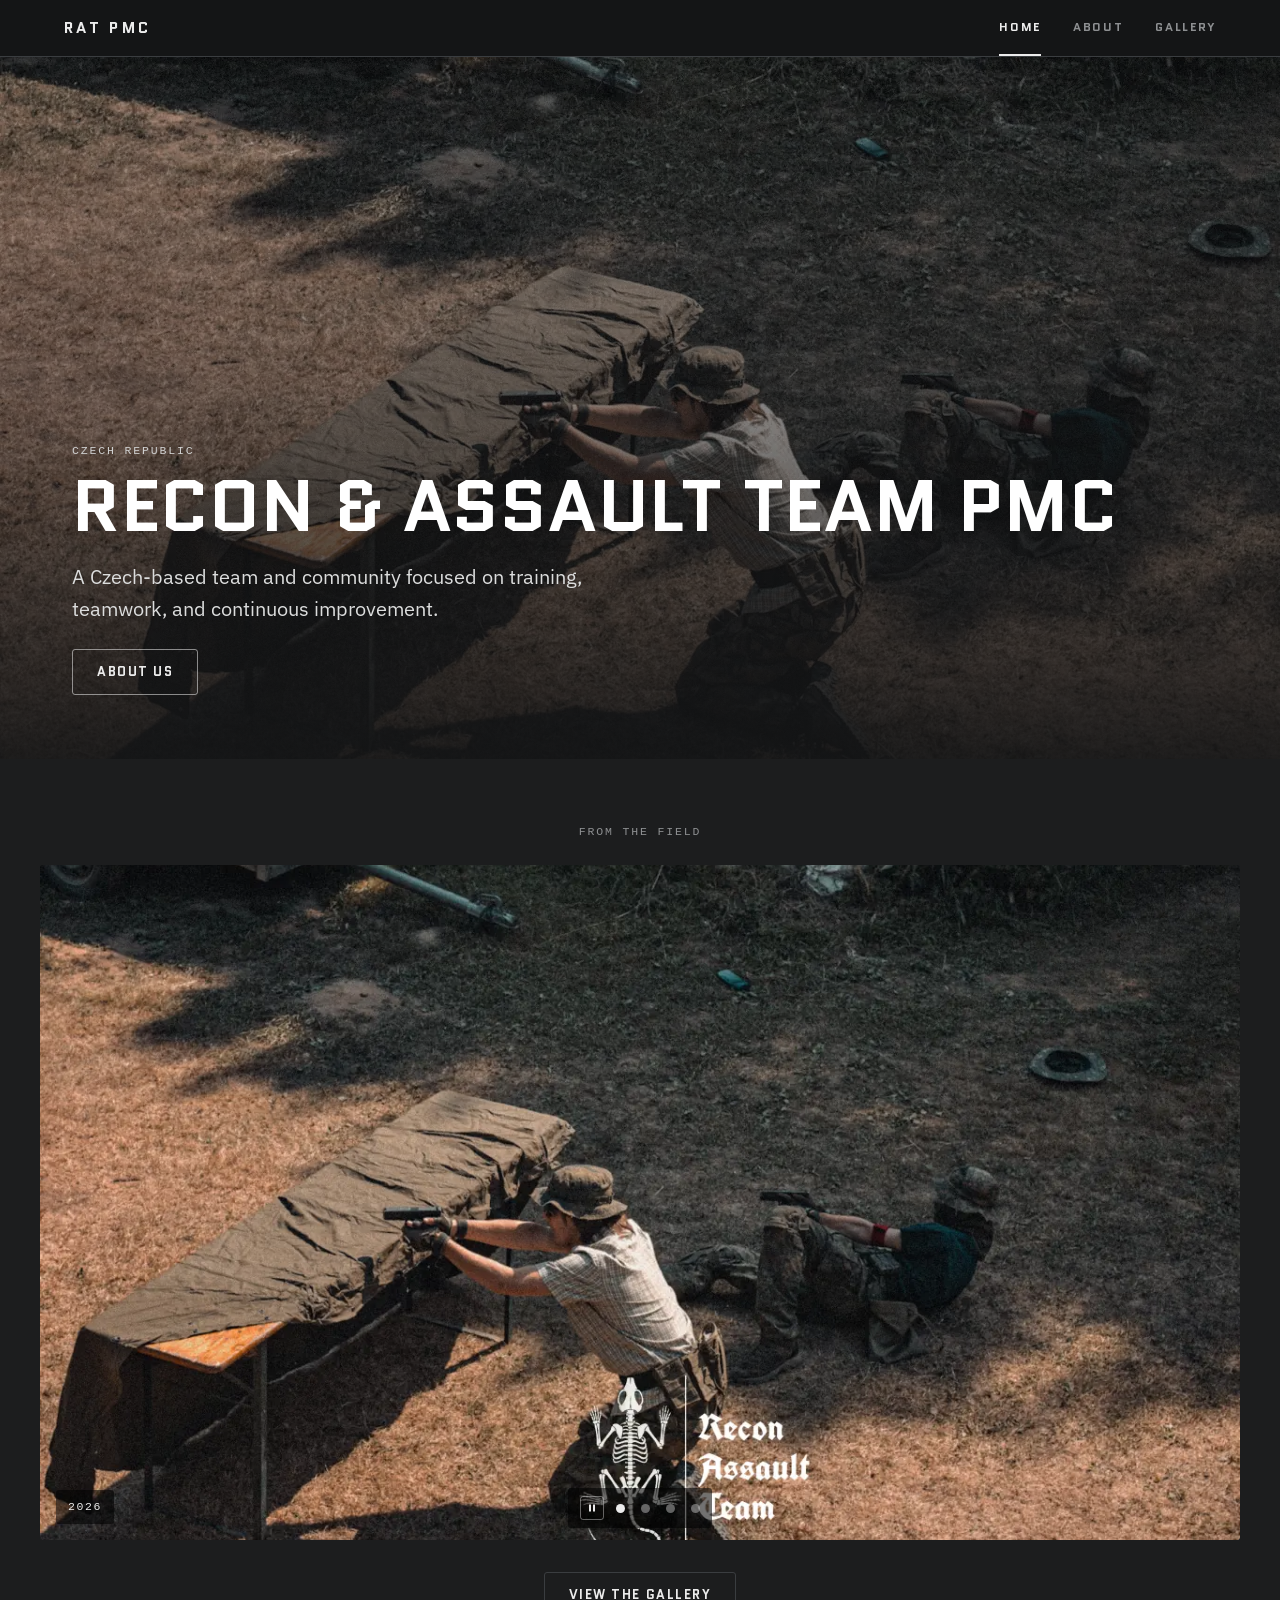
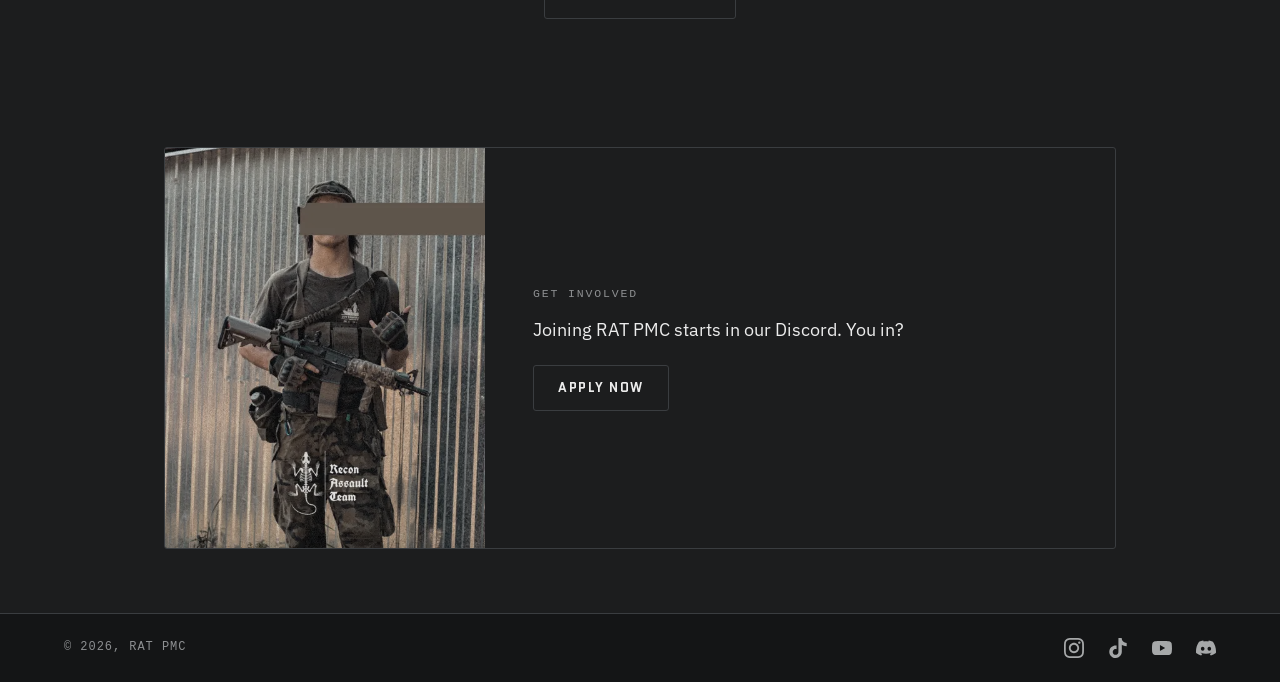
==== commit f058e9ab: "Home page content rework" ====
--- a/index.html
+++ b/index.html
@@ -51,22 +51,34 @@
   <section class="field" aria-labelledby="field-label">
     <p class="eyebrow" id="field-label">From the field</p>
     <div class="intro-slideshow">
-      <picture class="slide">
-        <source type="image/webp" srcset="imgs/2026/radar_prone_rock-512.webp 512w, imgs/2026/radar_prone_rock-768.webp 768w, imgs/2026/radar_prone_rock-1080.webp 1080w" sizes="(max-width: 640px) 92vw, 600px">
-        <img src="imgs/2026/radar_prone_rock-1080.jpg" alt="Operator prone on a moss-covered log, aiming a scoped rifle into misty woods">
-      </picture>
-      <picture class="slide">
-        <source type="image/webp" srcset="imgs/2026/whitcher_quarry_stay_lethal_fix-512.webp 512w, imgs/2026/whitcher_quarry_stay_lethal_fix-768.webp 768w, imgs/2026/whitcher_quarry_stay_lethal_fix-1080.webp 1080w" sizes="(max-width: 640px) 92vw, 600px">
-        <img src="imgs/2026/whitcher_quarry_stay_lethal_fix-1080.jpg" alt="Lone operator standing in a gravel quarry under an overcast sky">
-      </picture>
-      <picture class="slide">
-        <source type="image/webp" srcset="imgs/2026/radon_popelka_stand_stay_lethal-512.webp 512w, imgs/2026/radon_popelka_stand_stay_lethal-768.webp 768w, imgs/2026/radon_popelka_stand_stay_lethal-1080.webp 1080w" sizes="(max-width: 640px) 92vw, 600px">
-        <img src="imgs/2026/radon_popelka_stand_stay_lethal-1080.jpg" alt="Two operators standing in a field of young pine under overcast light">
-      </picture>
-      <picture class="slide">
-        <source type="image/webp" srcset="imgs/2026/me_cover_low_ready-512.webp 512w, imgs/2026/me_cover_low_ready-768.webp 768w, imgs/2026/me_cover_low_ready-1080.webp 1080w" sizes="(max-width: 640px) 92vw, 600px">
-        <img src="imgs/2026/me_cover_low_ready-1080.jpg" alt="Operator in flecktarn crouched by a tree in bare winter brush, weapon ready">
-      </picture>
+      <div class="slide">
+        <picture class="slide__media">
+          <source type="image/webp" srcset="imgs/2026/radar-duo-banner-640.webp 640w, imgs/2026/radar-duo-banner-1280.webp 1280w" sizes="(max-width: 1200px) calc(100vw - 64px), 1200px">
+          <img src="imgs/2026/radar-duo-banner-1280.jpg" alt="High-angle view of two operators running pistol drills on a dry summer field, one kneeling behind a bench and one prone">
+        </picture>
+        <span class="slide__year">2026</span>
+      </div>
+      <div class="slide">
+        <picture class="slide__media">
+          <source type="image/webp" srcset="imgs/2025/us-aim-back-640.webp 640w, imgs/2025/us-aim-back-1280.webp 1280w" sizes="(max-width: 1200px) calc(100vw - 64px), 1200px">
+          <img src="imgs/2025/us-aim-back-1280.jpg" alt="Two operators seen from behind on a training range, treeline ahead">
+        </picture>
+        <span class="slide__year">2025</span>
+      </div>
+      <div class="slide">
+        <picture class="slide__media">
+          <source type="image/webp" srcset="imgs/2024/three-operators-640.webp 640w, imgs/2024/three-operators-1280.webp 1280w" sizes="(max-width: 1200px) calc(100vw - 64px), 1200px">
+          <img src="imgs/2024/three-operators-1280.jpg" alt="Three operators standing together in bare winter woodland">
+        </picture>
+        <span class="slide__year">2024</span>
+      </div>
+      <div class="slide">
+        <picture class="slide__media">
+          <source type="image/webp" srcset="imgs/2023/nato-flag-ridge-640.webp 640w, imgs/2023/nato-flag-ridge-1280.webp 1280w" sizes="(max-width: 1200px) calc(100vw - 64px), 1200px">
+          <img src="imgs/2023/nato-flag-ridge-1280.jpg" alt="Two operators on a ridge holding a NATO flag, open countryside and hills beyond">
+        </picture>
+        <span class="slide__year">2023</span>
+      </div>
       <div class="intro-controls">
         <button type="button" class="intro-pause" aria-label="Pause slideshow" aria-pressed="false" onclick="toggleIntroPause()"><svg viewBox="0 0 24 24" aria-hidden="true"><path fill="currentColor" d="M6 5h4v14H6zm8 0h4v14h-4z"/></svg></button>
         <div class="intro-dots" role="group" aria-label="Choose image">
@@ -75,6 +87,21 @@
           <button type="button" class="dot" aria-label="Image 3" onclick="currentIntroSlide(2)"></button>
           <button type="button" class="dot" aria-label="Image 4" onclick="currentIntroSlide(3)"></button>
         </div>
+      </div>
+    </div>
+    <a class="btn field__more" href="gallery.html">View the Gallery</a>
+  </section>
+
+  <section class="home-join" aria-labelledby="join-label">
+    <div class="join-panel">
+      <picture class="join-panel__media">
+        <source type="image/webp" srcset="imgs/2026/radar_solo-512.webp 512w, imgs/2026/radar_solo-768.webp 768w, imgs/2026/radar_solo-1080.webp 1080w" sizes="(max-width: 700px) 100vw, 360px">
+        <img src="imgs/2026/radar_solo-1080.jpg" alt="Operator in a t-shirt and plate carrier standing with a rifle against a corrugated-metal wall at sunset" loading="lazy" decoding="async">
+      </picture>
+      <div class="join-panel__body">
+        <p class="eyebrow" id="join-label">Get involved</p>
+        <p>Joining RAT PMC starts in our Discord. You&nbsp;in?</p>
+        <a href="https://discord.gg/fWstPdaszW" class="btn" target="_blank" rel="noopener">Apply Now</a>
       </div>
     </div>
   </section>
--- a/styles.css
+++ b/styles.css
@@ -98,8 +98,8 @@
   margin: 0 auto;
 }
 
-/* section-level headings that sit below the display tier (e.g. .detachment h2)
-   use the body sans at 600 / --fs-h3 — see the scoped rule in §9. */
+/* sub-section headings below the display tier (e.g. .detachment-card h3) use the
+   body sans at 600 / --fs-h3 — see the scoped rule in §9. */
 
 h2 { margin-bottom: var(--s-3); }
 
@@ -317,20 +317,37 @@
   margin-bottom: var(--s-5);
 }
 .intro-slideshow {
-  max-width: 600px;
+  max-width: var(--maxw-shell);
   margin: 0 auto;
   position: relative;
 }
 .intro-slideshow .slide {
+  position: relative;
   border-radius: var(--radius);
   overflow: hidden;
   display: none;
 }
 .intro-slideshow .slide:first-of-type { display: block; }
-.intro-slideshow .slide img {
+.intro-slideshow .slide__media { display: block; }
+.intro-slideshow .slide__media img {
   display: block;
   width: 100%;
   height: auto;
+  aspect-ratio: 16 / 9;
+  object-fit: cover;
+}
+.slide__year {
+  position: absolute;
+  left: var(--s-4);
+  bottom: var(--s-4);
+  font-family: var(--ff-mono);
+  font-size: 0.72rem;
+  font-weight: 500;
+  letter-spacing: 0.14em;
+  color: var(--text);
+  background: rgba(0, 0, 0, 0.55);
+  padding: var(--s-2) var(--s-3);
+  border-radius: var(--radius);
 }
 .intro-controls {
   position: absolute;
@@ -392,6 +409,58 @@
   .hero__media img { object-position: center 55%; }
 }
 
+.field__more {
+  display: block;
+  width: fit-content;
+  margin: var(--s-6) auto 0;
+}
+
+/* closing "get involved" panel — photo + short nudge, distinct from About's text-only band */
+.home-join {
+  max-width: var(--maxw-page);
+  margin: 0 auto;
+  padding: var(--s-8) var(--s-5);
+}
+.join-panel {
+  display: flex;
+  align-items: stretch;
+  border: 1px solid var(--line);
+  border-radius: var(--radius);
+  overflow: hidden;
+}
+.join-panel__media { flex: 0 0 320px; display: block; }
+.join-panel__media img {
+  display: block;
+  width: 100%;
+  height: 100%;
+  aspect-ratio: 4 / 5;
+  object-fit: cover;
+  filter: saturate(0.6) brightness(0.9);
+}
+.join-panel__body {
+  flex: 1;
+  display: flex;
+  flex-direction: column;
+  align-items: flex-start;
+  justify-content: center;
+  gap: var(--s-3);
+  padding: var(--s-7);
+}
+.join-panel__body .eyebrow { margin-bottom: 0; }
+.join-panel__body p:not(.eyebrow) {
+  margin: 0;
+  color: var(--text);
+  font-size: clamp(1rem, 1.6vw, 1.15rem);
+  max-width: 34ch;
+}
+.join-panel__body .btn { margin-top: var(--s-2); }
+
+@media (max-width: 700px) {
+  .join-panel { flex-direction: column; }
+  .join-panel__media { flex: none; width: 100%; }
+  .join-panel__body { align-items: center; text-align: center; padding: var(--s-6) var(--s-5); }
+}
+
 
 /* 7 — SUB-PAGE SHELL ----------------------------------- */
 .page-content {
@@ -640,42 +709,54 @@
   margin: 0 0 var(--s-8);
 }
 
-/* Detachment rows — hairline separated, no box */
-.detachment {
-  display: flex;
-  align-items: center;
-  gap: var(--s-7);
-  flex-wrap: wrap;
-  padding: var(--s-8) 0;
+/* How we operate — training lead-in + three detachment cards */
+.about-org {
   border-top: 1px solid var(--line);
-}
-.detachment--reverse { flex-direction: row-reverse; }
-.detachment-text  { flex: 1; min-width: 260px; }
-.detachment-image { flex: 1; min-width: 260px; }
-.detachment-image picture { display: block; }
-.detachment-image img {
+  padding-top: var(--s-8);
+  margin-top: var(--s-8);
+}
+.about-org h2 { text-align: left; margin-bottom: var(--s-4); }
+.about-org__lead { max-width: 62ch; margin: 0 0 var(--s-7); }
+
+.detachments {
+  display: grid;
+  grid-template-columns: repeat(3, 1fr);
+  gap: var(--s-5);
+}
+@media (max-width: 900px) {
+  .detachments { grid-template-columns: 1fr; }   /* 3-up needs room; below that, stack */
+}
+.detachment-card {
+  border: 1px solid var(--line);
+  border-radius: var(--radius);
+  overflow: hidden;
+}
+.detachment-card picture { display: block; }
+.detachment-card img {
+  display: block;
   width: 100%;
-  height: auto;
-  border-radius: var(--radius);
+  aspect-ratio: 1 / 1;         /* source shots are ~square — near-zero crop */
   object-fit: cover;
-}
-/* detachment headings are <h2> for a correct outline, styled at the h3 tier */
-.detachment h2 {
+  filter: saturate(0.6) brightness(0.9); /* pull the greens toward the palette */
+}
+.detachment-card__body { padding: var(--s-5); }
+.detachment-card__region {
+  font-family: var(--ff-mono);
+  font-size: 0.7rem;
+  letter-spacing: 0.1em;
+  text-transform: uppercase;
+  color: var(--text-mute);
+  margin: 0 0 var(--s-2);
+}
+.detachment-card h3 {
   font-family: var(--ff-body);
   font-weight: 600;
   font-size: var(--fs-h3);
-  text-transform: none;
-  text-align: left;
-  letter-spacing: normal;
+  color: var(--text);
   line-height: 1.3;
-  max-width: none;
   margin: 0 0 var(--s-3);
 }
-
-@media (max-width: 768px) {
-  .detachment,
-  .detachment--reverse { flex-direction: column; }
-}
+.detachment-card p:last-child { margin-bottom: 0; }
 
 /* Our Path — mono dated timeline */
 .about-path {
@@ -716,14 +797,21 @@
   .timeline strong { padding-top: 0; }
 }
 
-/* Join — hairline + centred CTA */
+/* Join — closing CTA band */
 .about-join {
   border-top: 1px solid var(--line);
-  padding-top: var(--s-8);
+  padding: var(--s-8) 0;
   margin-top: var(--s-8);
   text-align: center;
 }
-.about-join .btn { margin-top: var(--s-4); }
+.about-join p {
+  max-width: 52ch;
+  margin: 0 auto;
+}
+.about-join .btn {
+  margin-top: var(--s-5);
+  padding: var(--s-4) var(--s-7);
+}
 
 
 /* 10 — UTILITIES ----------------------------------- */
